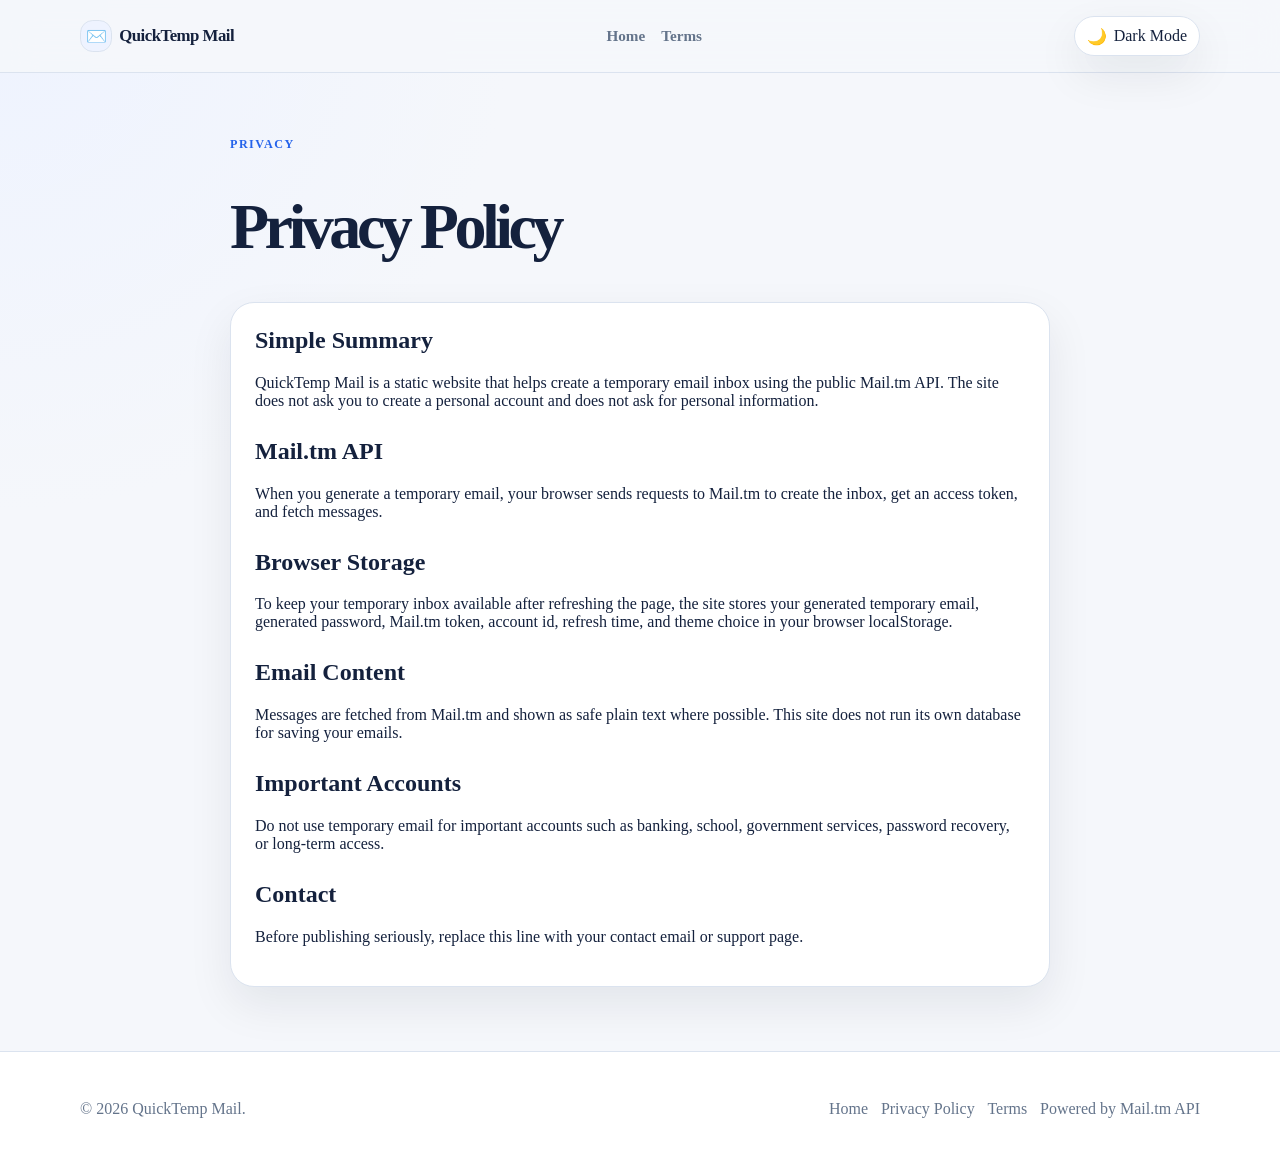
==== privacy.html @ 3195d54d "Simplify privacy policy for launch" ====
<!DOCTYPE html>
<html lang="en" data-theme="light">
<head>
  <meta charset="UTF-8" />
  <meta name="viewport" content="width=device-width, initial-scale=1.0" />
  <title>Privacy Policy - QuickTemp Mail</title>
  <meta name="description" content="Privacy Policy for QuickTemp Mail, a free temporary email website using Mail.tm API for disposable email inboxes." />
  <meta name="robots" content="index, follow" />
  <link rel="canonical" href="https://quicktemp-mail.pages.dev/privacy.html" />
  <link rel="manifest" href="manifest.json" />
  <link rel="icon" href="favicon.svg" type="image/svg+xml" />
  <link rel="stylesheet" href="style.css" />
</head>
<body>
  <header class="site-header">
    <nav class="nav container" aria-label="Main navigation">
      <a class="logo" href="index.html">
        <span class="logo-mark" aria-hidden="true">✉️</span>
        <span>QuickTemp Mail</span>
      </a>
      <div class="nav-links" aria-label="Page links">
        <a href="index.html">Home</a>
        <a href="terms.html">Terms</a>
      </div>
      <button class="theme-toggle" type="button" onclick="toggleTheme()" aria-label="Toggle dark mode">
        <span aria-hidden="true">🌙</span>
        <span class="theme-toggle-text">Dark Mode</span>
      </button>
    </nav>
  </header>

  <main class="section-padding">
    <div class="container legal-page">
      <p class="eyebrow">Privacy</p>
      <h1>Privacy Policy</h1>

      <section class="legal-card">
        <h2>Simple Summary</h2>
        <p>QuickTemp Mail is a static website that helps create a temporary email inbox using the public Mail.tm API. The site does not ask you to create a personal account and does not ask for personal information.</p>

        <h2>Mail.tm API</h2>
        <p>When you generate a temporary email, your browser sends requests to Mail.tm to create the inbox, get an access token, and fetch messages.</p>

        <h2>Browser Storage</h2>
        <p>To keep your temporary inbox available after refreshing the page, the site stores your generated temporary email, generated password, Mail.tm token, account id, refresh time, and theme choice in your browser localStorage.</p>

        <h2>Email Content</h2>
        <p>Messages are fetched from Mail.tm and shown as safe plain text where possible. This site does not run its own database for saving your emails.</p>

        <h2>Important Accounts</h2>
        <p>Do not use temporary email for important accounts such as banking, school, government services, password recovery, or long-term access.</p>

        <h2>Contact</h2>
        <p>Before publishing seriously, replace this line with your contact email or support page.</p>
      </section>
    </div>
  </main>

  <footer class="site-footer">
    <div class="container footer-content">
      <p>&copy; <span id="year"></span> QuickTemp Mail.</p>
      <div class="footer-links" aria-label="Footer links">
        <a href="index.html">Home</a>
        <a href="privacy.html">Privacy Policy</a>
        <a href="terms.html">Terms</a>
        <span>Powered by Mail.tm API</span>
      </div>
    </div>
  </footer>

  <script src="script.js"></script>
</body>
</html>
---- style.css ----
:root {
  color-scheme: light;
  --bg: #f5f7fb;
  --surface: #ffffff;
  --surface-soft: #eef3ff;
  --text: #14213d;
  --muted: #64748b;
  --border: #dbe3ef;
  --primary: #2563eb;
  --primary-hover: #1d4ed8;
  --secondary: #eaf1ff;
  --secondary-hover: #dce9ff;
  --danger: #dc2626;
  --danger-hover: #b91c1c;
  --success-bg: #ecfdf5;
  --success-text: #047857;
  --warning-bg: #fff7ed;
  --warning-text: #9a3412;
  --error-bg: #fef2f2;
  --error-text: #991b1b;
  --error-border: #fecaca;
  --shadow: 0 18px 45px rgba(15, 23, 42, 0.08);
  --radius-lg: 24px;
  --radius-md: 16px;
  --radius-sm: 10px;
  --container: 1120px;
}

[data-theme="dark"] {
  color-scheme: dark;
  --bg: #08111f;
  --surface: #101b2e;
  --surface-soft: #12233d;
  --text: #e5edf8;
  --muted: #9fb1c7;
  --border: #233551;
  --primary: #60a5fa;
  --primary-hover: #3b82f6;
  --secondary: #17243a;
  --secondary-hover: #20324f;
  --danger: #f87171;
  --danger-hover: #ef4444;
  --success-bg: #052e1a;
  --success-text: #86efac;
  --warning-bg: #331c08;
  --warning-text: #fed7aa;
  --error-bg: #3f1111;
  --error-text: #fecaca;
  --error-border: #7f1d1d;
  --shadow: 0 18px 45px rgba(0, 0, 0, 0.25);
}

* {
  box-sizing: border-box;
}

html {
  scroll-behavior: smooth;
}

body {
  margin: 0;
  font-family: Inter, ui-sans-serif, system-ui, -apple-system, BlinkMacSystemFont, "Segoe UI", sans-serif;
  background: radial-gradient(circle at top left, var(--surface-soft), transparent 32rem), var(--bg);
  color: var(--text);
  line-height: 1.6;
}

body,
button,
input {
  font: inherit;
}

a {
  color: inherit;
  text-decoration: none;
}

a:hover {
  text-decoration: underline;
}

.container {
  width: min(100% - 2rem, var(--container));
  margin-inline: auto;
}

.section-padding {
  padding: 3rem 0;
}

.site-header {
  position: sticky;
  top: 0;
  z-index: 10;
  background: color-mix(in srgb, var(--bg) 88%, transparent);
  backdrop-filter: blur(16px);
  border-bottom: 1px solid var(--border);
}

.nav {
  min-height: 72px;
  display: flex;
  align-items: center;
  justify-content: space-between;
  gap: 0.8rem;
}

.logo {
  font-weight: 900;
  font-size: 1.05rem;
  letter-spacing: -0.03em;
  display: inline-flex;
  align-items: center;
  gap: 0.45rem;
  white-space: nowrap;
}

.logo-mark {
  display: inline-grid;
  place-items: center;
  width: 2rem;
  height: 2rem;
  border-radius: 0.8rem;
  background: var(--surface-soft);
  border: 1px solid var(--border);
}

.nav-links {
  display: none;
  align-items: center;
  gap: 1rem;
  color: var(--muted);
  font-size: 0.95rem;
  font-weight: 700;
}

.theme-toggle {
  border: 1px solid var(--border);
  background: var(--surface);
  color: var(--text);
  border-radius: 999px;
  padding: 0.6rem 0.75rem;
  display: inline-flex;
  align-items: center;
  gap: 0.4rem;
  cursor: pointer;
  box-shadow: var(--shadow);
  white-space: nowrap;
}

.theme-toggle:hover {
  background: var(--surface-soft);
}

.theme-toggle-text {
  display: none;
}

.hero-grid {
  display: grid;
  gap: 2rem;
}

.hero h1 {
  margin: 0;
  font-size: clamp(2.45rem, 13vw, 5.5rem);
  line-height: 0.95;
  letter-spacing: -0.08em;
}

.hero-description {
  max-width: 680px;
  color: var(--muted);
  font-size: 1.08rem;
  margin: 1.25rem 0 0;
}

.eyebrow {
  margin: 0 0 0.75rem;
  color: var(--primary);
  font-weight: 900;
  text-transform: uppercase;
  letter-spacing: 0.12em;
  font-size: 0.76rem;
}

.hero-actions,
.button-grid {
  display: flex;
  flex-wrap: wrap;
  gap: 0.75rem;
  margin-top: 1.5rem;
}

.btn {
  border: 0;
  border-radius: 999px;
  padding: 0.88rem 1.1rem;
  font-weight: 900;
  display: inline-flex;
  align-items: center;
  justify-content: center;
  min-height: 48px;
  cursor: pointer;
  transition: transform 0.2s ease, background 0.2s ease, opacity 0.2s ease;
}

.btn:hover:not(:disabled) {
  transform: translateY(-1px);
  text-decoration: none;
}

.btn:disabled,
.btn.is-loading {
  cursor: not-allowed;
  opacity: 0.62;
}

.btn-primary {
  background: var(--primary);
  color: #ffffff;
}

.btn-primary:hover:not(:disabled) {
  background: var(--primary-hover);
}

.btn-secondary {
  background: var(--secondary);
  color: var(--text);
  border: 1px solid var(--border);
}

.btn-secondary:hover:not(:disabled) {
  background: var(--secondary-hover);
}

.btn-danger {
  background: var(--danger);
  color: #ffffff;
}

.btn-danger:hover:not(:disabled) {
  background: var(--danger-hover);
}

.hero-card,
.panel,
.step-card {
  background: var(--surface);
  border: 1px solid var(--border);
  border-radius: var(--radius-lg);
  box-shadow: var(--shadow);
}

.hero-card {
  padding: 1.25rem;
  align-self: start;
}

.status-pill {
  display: inline-flex;
  align-items: center;
  gap: 0.45rem;
  border: 1px solid var(--border);
  border-radius: 999px;
  padding: 0.4rem 0.75rem;
  color: var(--muted);
  background: var(--surface-soft);
  font-size: 0.9rem;
}

.status-dot {
  width: 0.65rem;
  height: 0.65rem;
  border-radius: 50%;
  background: #22c55e;
}

.preview-label {
  color: var(--muted);
  margin: 1.5rem 0 0.25rem;
}

.preview-email {
  margin: 0;
  font-size: clamp(1.25rem, 7vw, 2rem);
  font-weight: 950;
  letter-spacing: -0.05em;
  overflow-wrap: anywhere;
}

.muted-text,
.help-text,
.status-message,
.message-meta,
.message-preview,
.message-date,
.message-note {
  color: var(--muted);
}

.panel {
  padding: 1.1rem;
}

.section-heading h2 {
  margin: 0;
  font-size: clamp(1.55rem, 7vw, 2.5rem);
  letter-spacing: -0.05em;
  line-height: 1;
}

.section-heading p:last-child {
  margin-bottom: 0;
  color: var(--muted);
}

.compact-heading {
  margin-bottom: 1.25rem;
}

.center-heading {
  text-align: center;
  max-width: 720px;
  margin: 0 auto 2rem;
}

.app-layout {
  display: grid;
  gap: 1rem;
}

.email-display {
  margin-top: 1.5rem;
}

.email-display label {
  display: block;
  font-weight: 900;
  margin-bottom: 0.5rem;
}

.email-row {
  position: relative;
}

.email-row input {
  width: 100%;
  border: 1px solid var(--border);
  background: linear-gradient(180deg, var(--surface-soft), var(--surface));
  color: var(--text);
  border-radius: 18px;
  padding: 1rem;
  font-weight: 950;
  font-size: clamp(1rem, 4vw, 1.2rem);
  overflow-wrap: anywhere;
  box-shadow: inset 0 1px 0 rgba(255, 255, 255, 0.35);
}

.help-text {
  margin: 0.65rem 0 0;
  font-size: 0.95rem;
}

.notice-text {
  display: inline-flex;
  margin: 0.75rem 0 0;
  padding: 0.65rem 0.8rem;
  border-radius: var(--radius-sm);
  background: var(--warning-bg);
  color: var(--warning-text);
  font-size: 0.95rem;
  font-weight: 800;
}

.error-banner {
  border: 1px solid var(--error-border);
  background: var(--error-bg);
  color: var(--error-text);
  border-radius: var(--radius-md);
  padding: 0.85rem 1rem;
  font-weight: 800;
  margin-top: 1rem;
}

.button-grid {
  display: grid;
  grid-template-columns: 1fr;
}

.status-message {
  margin: 1rem 0 0;
  min-height: 1.5rem;
}

.status-message.success {
  color: var(--success-text);
}

.status-message.warning {
  color: var(--warning-text);
}

.status-message.error {
  color: var(--error-text);
}

.inbox-list {
  padding: 0;
  margin: 0;
  list-style: none;
  display: grid;
  gap: 0.75rem;
}

.empty-state,
.inbox-message {
  border: 1px dashed var(--border);
  border-radius: var(--radius-md);
  padding: 1.1rem;
  background: var(--surface-soft);
}

.empty-state {
  display: grid;
  place-items: center;
  text-align: center;
  min-height: 190px;
}

.empty-state span {
  display: block;
  color: var(--muted);
  margin-top: 0.25rem;
}

.empty-icon {
  font-size: 2.3rem;
  margin-bottom: 0.45rem;
}

.inbox-message {
  border-style: solid;
  padding: 0;
  overflow: hidden;
}

.message-button {
  width: 100%;
  border: 0;
  background: transparent;
  color: var(--text);
  text-align: left;
  padding: 1rem;
  cursor: pointer;
  display: grid;
  gap: 0.35rem;
}

.message-button:hover,
.message-button:focus-visible {
  background: var(--secondary);
  outline: none;
}

.message-subject {
  font-weight: 950;
  overflow-wrap: anywhere;
}

.message-meta-row {
  display: flex;
  flex-wrap: wrap;
  gap: 0.4rem 0.8rem;
  align-items: center;
  justify-content: space-between;
}

.message-preview {
  margin: 0;
  font-size: 0.95rem;
}

.message-card {
  min-height: 150px;
  border: 1px solid var(--border);
  border-radius: var(--radius-md);
  padding: 1rem;
  background: var(--surface-soft);
  overflow-wrap: anywhere;
}

.message-card h3 {
  margin: 0 0 0.75rem;
  font-size: 1.35rem;
  line-height: 1.2;
}

.message-info {
  display: grid;
  gap: 0.35rem;
  margin: 0 0 1rem;
}

.message-body {
  white-space: pre-wrap;
  border-top: 1px solid var(--border);
  margin-top: 1rem;
  padding-top: 1rem;
}

.message-note {
  margin: 1rem 0 0;
  font-size: 0.95rem;
}

.how-section {
  padding-top: 2rem;
}

.steps-grid {
  display: grid;
  gap: 1rem;
}

.step-card {
  padding: 1.25rem;
}

.step-number {
  display: inline-grid;
  place-items: center;
  width: 2.3rem;
  height: 2.3rem;
  border-radius: 50%;
  background: var(--primary);
  color: #fff;
  font-weight: 950;
}

.step-card h3 {
  margin: 1rem 0 0.35rem;
  font-size: 1.2rem;
}

.step-card p {
  margin: 0;
  color: var(--muted);
}

.faq-section {
  padding-top: 2rem;
}

.faq-grid {
  display: grid;
  gap: 0.9rem;
}

.faq-item {
  background: var(--surface);
  border: 1px solid var(--border);
  border-radius: var(--radius-md);
  padding: 1rem;
  box-shadow: var(--shadow);
}

.faq-item summary {
  cursor: pointer;
  font-weight: 950;
}

.faq-item p {
  color: var(--muted);
  margin-bottom: 0;
}

.site-footer {
  border-top: 1px solid var(--border);
  padding: 2rem 0;
  background: var(--surface);
}

.footer-content {
  display: grid;
  gap: 1rem;
  color: var(--muted);
}

.footer-links {
  display: flex;
  flex-wrap: wrap;
  gap: 0.8rem;
}

.legal-page {
  max-width: 820px;
}

.legal-page h1 {
  font-size: clamp(2rem, 10vw, 4rem);
  letter-spacing: -0.07em;
  line-height: 1;
}

.legal-card {
  background: var(--surface);
  border: 1px solid var(--border);
  border-radius: var(--radius-lg);
  padding: 1.25rem;
  box-shadow: var(--shadow);
}

.legal-card h2 {
  margin-top: 1.75rem;
}

.legal-card h2:first-child {
  margin-top: 0;
}

@media (min-width: 560px) {
  .theme-toggle-text {
    display: inline;
  }

  .button-grid {
    grid-template-columns: repeat(2, minmax(0, 1fr));
  }

  .panel,
  .hero-card,
  .legal-card,
  .step-card {
    padding: 1.5rem;
  }
}

@media (min-width: 760px) {
  .nav-links {
    display: flex;
  }

  .steps-grid {
    grid-template-columns: repeat(3, minmax(0, 1fr));
  }
}

@media (min-width: 900px) {
  .section-padding {
    padding: 4rem 0;
  }

  .hero-grid {
    grid-template-columns: 1.4fr 0.8fr;
    align-items: center;
  }

  .app-layout {
    grid-template-columns: 1.35fr 0.85fr;
    align-items: start;
  }

  .footer-content {
    grid-template-columns: 1fr auto;
    align-items: center;
  }
}

@media (prefers-reduced-motion: reduce) {
  *,
  *::before,
  *::after {
    scroll-behavior: auto !important;
    transition: none !important;
  }
}
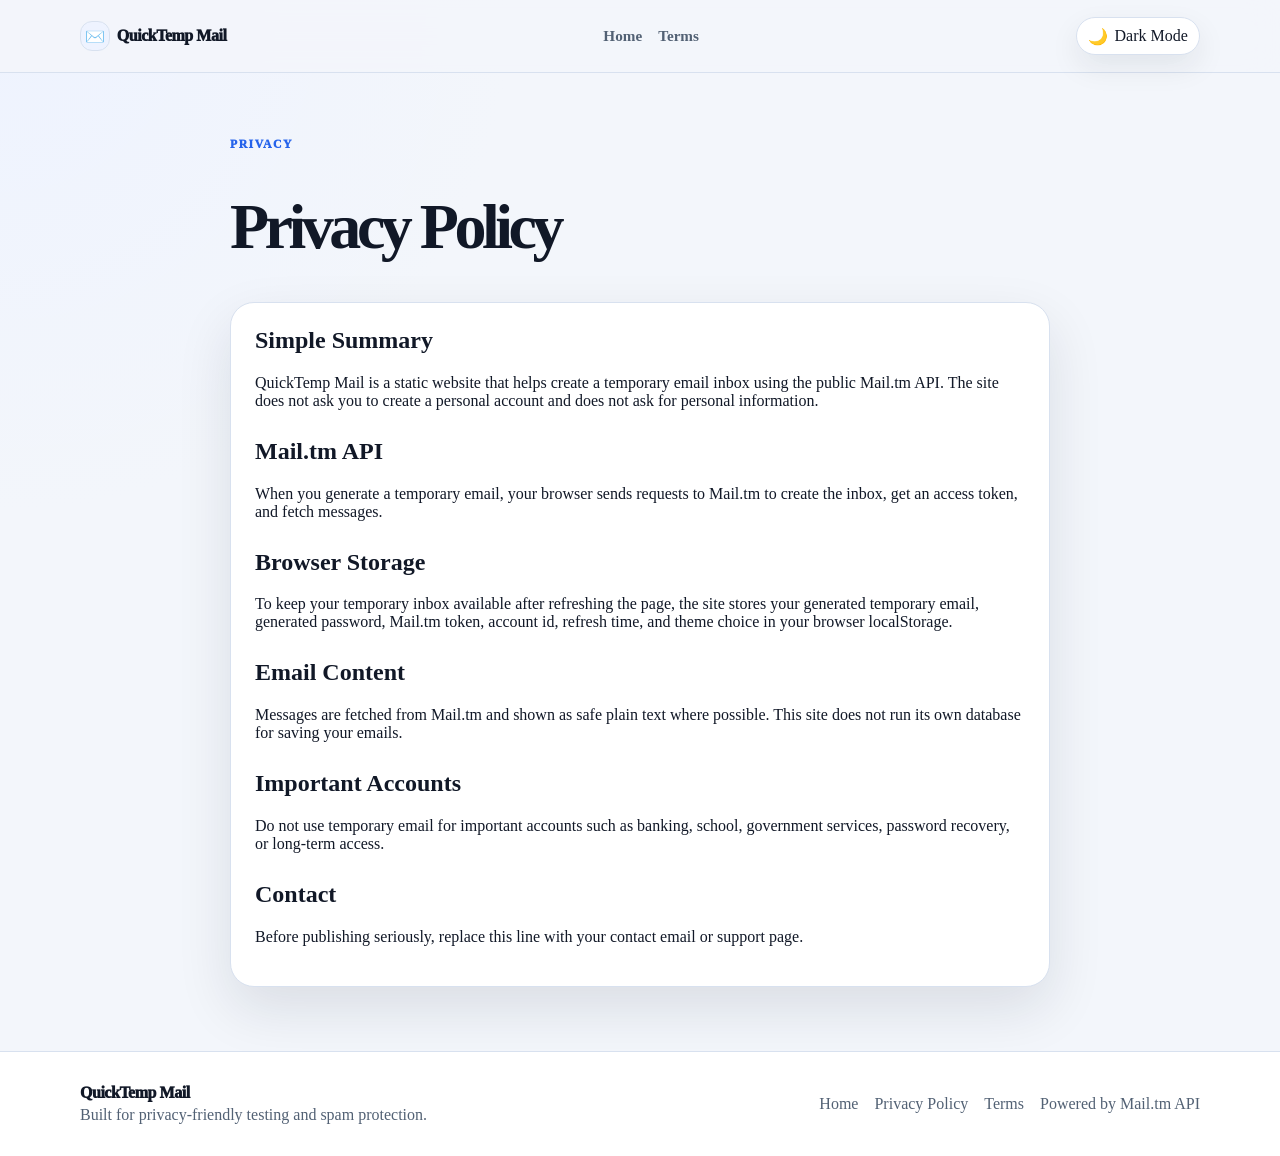
==== commit 11d8db3c: "Polish privacy footer and internal links" ====
--- a/privacy.html
+++ b/privacy.html
@@ -58,7 +58,10 @@
 
   <footer class="site-footer">
     <div class="container footer-content">
-      <p>&copy; <span id="year"></span> QuickTemp Mail.</p>
+      <div>
+        <a class="footer-logo" href="index.html">QuickTemp Mail</a>
+        <p>Built for privacy-friendly testing and spam protection.</p>
+      </div>
       <div class="footer-links" aria-label="Footer links">
         <a href="index.html">Home</a>
         <a href="privacy.html">Privacy Policy</a>
@@ -68,6 +71,7 @@
     </div>
   </footer>
 
+  <div id="toastContainer" class="toast-container" aria-live="polite" aria-atomic="true"></div>
   <script src="script.js"></script>
 </body>
 </html>
--- a/style.css
+++ b/style.css
@@ -1,11 +1,11 @@
 :root {
   color-scheme: light;
-  --bg: #f5f7fb;
+  --bg: #f3f6fb;
   --surface: #ffffff;
   --surface-soft: #eef3ff;
-  --text: #14213d;
-  --muted: #64748b;
-  --border: #dbe3ef;
+  --text: #111827;
+  --muted: #526174;
+  --border: #d8e1ef;
   --primary: #2563eb;
   --primary-hover: #1d4ed8;
   --secondary: #eaf1ff;
@@ -19,7 +19,10 @@
   --error-bg: #fef2f2;
   --error-text: #991b1b;
   --error-border: #fecaca;
-  --shadow: 0 18px 45px rgba(15, 23, 42, 0.08);
+  --new-bg: #eff6ff;
+  --new-border: #93c5fd;
+  --shadow: 0 22px 55px rgba(15, 23, 42, 0.11);
+  --shadow-soft: 0 12px 30px rgba(15, 23, 42, 0.08);
   --radius-lg: 24px;
   --radius-md: 16px;
   --radius-sm: 10px;
@@ -32,7 +35,7 @@
   --surface: #101b2e;
   --surface-soft: #12233d;
   --text: #e5edf8;
-  --muted: #9fb1c7;
+  --muted: #a8b7ca;
   --border: #233551;
   --primary: #60a5fa;
   --primary-hover: #3b82f6;
@@ -47,7 +50,10 @@
   --error-bg: #3f1111;
   --error-text: #fecaca;
   --error-border: #7f1d1d;
-  --shadow: 0 18px 45px rgba(0, 0, 0, 0.25);
+  --new-bg: #10284c;
+  --new-border: #3b82f6;
+  --shadow: 0 22px 55px rgba(0, 0, 0, 0.32);
+  --shadow-soft: 0 12px 30px rgba(0, 0, 0, 0.22);
 }
 
 * {
@@ -82,35 +88,39 @@
 }
 
 .container {
-  width: min(100% - 2rem, var(--container));
+  width: min(100% - 1.25rem, var(--container));
   margin-inline: auto;
 }
 
 .section-padding {
-  padding: 3rem 0;
+  padding: 2.35rem 0;
 }
 
 .site-header {
   position: sticky;
   top: 0;
-  z-index: 10;
-  background: color-mix(in srgb, var(--bg) 88%, transparent);
+  z-index: 20;
+  background: color-mix(in srgb, var(--bg) 91%, transparent);
   backdrop-filter: blur(16px);
   border-bottom: 1px solid var(--border);
 }
 
 .nav {
-  min-height: 72px;
+  min-height: 60px;
   display: flex;
   align-items: center;
   justify-content: space-between;
-  gap: 0.8rem;
+  gap: 0.65rem;
+}
+
+.logo,
+.footer-logo {
+  font-weight: 950;
+  letter-spacing: -0.03em;
 }
 
 .logo {
-  font-weight: 900;
-  font-size: 1.05rem;
-  letter-spacing: -0.03em;
+  font-size: 1rem;
   display: inline-flex;
   align-items: center;
   gap: 0.45rem;
@@ -120,9 +130,9 @@
 .logo-mark {
   display: inline-grid;
   place-items: center;
-  width: 2rem;
-  height: 2rem;
-  border-radius: 0.8rem;
+  width: 1.85rem;
+  height: 1.85rem;
+  border-radius: 0.75rem;
   background: var(--surface-soft);
   border: 1px solid var(--border);
 }
@@ -133,7 +143,7 @@
   gap: 1rem;
   color: var(--muted);
   font-size: 0.95rem;
-  font-weight: 700;
+  font-weight: 750;
 }
 
 .theme-toggle {
@@ -141,12 +151,12 @@
   background: var(--surface);
   color: var(--text);
   border-radius: 999px;
-  padding: 0.6rem 0.75rem;
+  padding: 0.55rem 0.7rem;
   display: inline-flex;
   align-items: center;
   gap: 0.4rem;
   cursor: pointer;
-  box-shadow: var(--shadow);
+  box-shadow: var(--shadow-soft);
   white-space: nowrap;
 }
 
@@ -154,18 +164,24 @@
   background: var(--surface-soft);
 }
 
+.theme-toggle:active,
+.btn:active:not(:disabled),
+.message-button:active {
+  transform: scale(0.98);
+}
+
 .theme-toggle-text {
   display: none;
 }
 
 .hero-grid {
   display: grid;
-  gap: 2rem;
+  gap: 1.25rem;
 }
 
 .hero h1 {
   margin: 0;
-  font-size: clamp(2.45rem, 13vw, 5.5rem);
+  font-size: clamp(2.35rem, 13vw, 5.5rem);
   line-height: 0.95;
   letter-spacing: -0.08em;
 }
@@ -173,43 +189,46 @@
 .hero-description {
   max-width: 680px;
   color: var(--muted);
-  font-size: 1.08rem;
-  margin: 1.25rem 0 0;
+  font-size: 1.04rem;
+  margin: 1rem 0 0;
 }
 
 .eyebrow {
-  margin: 0 0 0.75rem;
+  margin: 0 0 0.65rem;
   color: var(--primary);
-  font-weight: 900;
+  font-weight: 950;
   text-transform: uppercase;
   letter-spacing: 0.12em;
-  font-size: 0.76rem;
+  font-size: 0.74rem;
 }
 
 .hero-actions,
 .button-grid {
   display: flex;
   flex-wrap: wrap;
-  gap: 0.75rem;
-  margin-top: 1.5rem;
+  gap: 0.7rem;
+  margin-top: 1.25rem;
 }
 
 .btn {
   border: 0;
   border-radius: 999px;
   padding: 0.88rem 1.1rem;
-  font-weight: 900;
+  font-weight: 950;
   display: inline-flex;
   align-items: center;
   justify-content: center;
+  gap: 0.5rem;
   min-height: 48px;
   cursor: pointer;
-  transition: transform 0.2s ease, background 0.2s ease, opacity 0.2s ease;
+  transition: transform 0.16s ease, background 0.16s ease, opacity 0.16s ease, box-shadow 0.16s ease;
+  user-select: none;
 }
 
 .btn:hover:not(:disabled) {
   transform: translateY(-1px);
   text-decoration: none;
+  box-shadow: var(--shadow-soft);
 }
 
 .btn:disabled,
@@ -218,6 +237,18 @@
   opacity: 0.62;
 }
 
+.btn.is-loading::before,
+.inline-spinner {
+  content: "";
+  width: 1rem;
+  height: 1rem;
+  border: 2px solid currentColor;
+  border-right-color: transparent;
+  border-radius: 50%;
+  animation: spin 0.75s linear infinite;
+  flex: 0 0 auto;
+}
+
 .btn-primary {
   background: var(--primary);
   color: #ffffff;
@@ -246,9 +277,15 @@
   background: var(--danger-hover);
 }
 
+.btn-generate {
+  min-height: 56px;
+  font-size: 1.04rem;
+}
+
 .hero-card,
 .panel,
-.step-card {
+.step-card,
+.content-card {
   background: var(--surface);
   border: 1px solid var(--border);
   border-radius: var(--radius-lg);
@@ -256,7 +293,7 @@
 }
 
 .hero-card {
-  padding: 1.25rem;
+  padding: 1.15rem;
   align-self: start;
 }
 
@@ -281,7 +318,7 @@
 
 .preview-label {
   color: var(--muted);
-  margin: 1.5rem 0 0.25rem;
+  margin: 1.3rem 0 0.25rem;
 }
 
 .preview-email {
@@ -298,19 +335,21 @@
 .message-meta,
 .message-preview,
 .message-date,
-.message-note {
+.message-note,
+.auto-refresh-note {
   color: var(--muted);
 }
 
 .panel {
-  padding: 1.1rem;
-}
-
-.section-heading h2 {
+  padding: 1rem;
+}
+
+.section-heading h2,
+.content-card h2 {
   margin: 0;
-  font-size: clamp(1.55rem, 7vw, 2.5rem);
+  font-size: clamp(1.45rem, 7vw, 2.4rem);
   letter-spacing: -0.05em;
-  line-height: 1;
+  line-height: 1.05;
 }
 
 .section-heading p:last-child {
@@ -319,27 +358,27 @@
 }
 
 .compact-heading {
-  margin-bottom: 1.25rem;
+  margin-bottom: 1rem;
 }
 
 .center-heading {
   text-align: center;
   max-width: 720px;
-  margin: 0 auto 2rem;
+  margin: 0 auto 1.5rem;
 }
 
 .app-layout {
   display: grid;
-  gap: 1rem;
+  gap: 0.9rem;
 }
 
 .email-display {
-  margin-top: 1.5rem;
+  margin-top: 1.25rem;
 }
 
 .email-display label {
   display: block;
-  font-weight: 900;
+  font-weight: 950;
   margin-bottom: 0.5rem;
 }
 
@@ -357,12 +396,18 @@
   font-weight: 950;
   font-size: clamp(1rem, 4vw, 1.2rem);
   overflow-wrap: anywhere;
-  box-shadow: inset 0 1px 0 rgba(255, 255, 255, 0.35);
+  box-shadow: inset 0 1px 0 rgba(255, 255, 255, 0.4), var(--shadow-soft);
+  cursor: copy;
+}
+
+.email-row input:focus {
+  outline: 3px solid color-mix(in srgb, var(--primary) 25%, transparent);
+  border-color: var(--primary);
 }
 
 .help-text {
   margin: 0.65rem 0 0;
-  font-size: 0.95rem;
+  font-size: 0.94rem;
 }
 
 .notice-text {
@@ -372,8 +417,8 @@
   border-radius: var(--radius-sm);
   background: var(--warning-bg);
   color: var(--warning-text);
-  font-size: 0.95rem;
-  font-weight: 800;
+  font-size: 0.94rem;
+  font-weight: 850;
 }
 
 .error-banner {
@@ -382,7 +427,7 @@
   color: var(--error-text);
   border-radius: var(--radius-md);
   padding: 0.85rem 1rem;
-  font-weight: 800;
+  font-weight: 850;
   margin-top: 1rem;
 }
 
@@ -391,9 +436,16 @@
   grid-template-columns: 1fr;
 }
 
+.status-row {
+  display: flex;
+  align-items: center;
+  gap: 0.55rem;
+  margin-top: 0.9rem;
+  min-height: 1.65rem;
+}
+
 .status-message {
-  margin: 1rem 0 0;
-  min-height: 1.5rem;
+  margin: 0;
 }
 
 .status-message.success {
@@ -406,6 +458,22 @@
 
 .status-message.error {
   color: var(--error-text);
+}
+
+.inbox-heading {
+  display: flex;
+  align-items: flex-start;
+  justify-content: space-between;
+  gap: 1rem;
+}
+
+.auto-refresh-note {
+  background: var(--surface-soft);
+  border: 1px solid var(--border);
+  border-radius: 999px;
+  padding: 0.35rem 0.6rem;
+  font-size: 0.78rem;
+  white-space: nowrap;
 }
 
 .inbox-list {
@@ -420,7 +488,7 @@
 .inbox-message {
   border: 1px dashed var(--border);
   border-radius: var(--radius-md);
-  padding: 1.1rem;
+  padding: 1.05rem;
   background: var(--surface-soft);
 }
 
@@ -428,7 +496,7 @@
   display: grid;
   place-items: center;
   text-align: center;
-  min-height: 190px;
+  min-height: 180px;
 }
 
 .empty-state span {
@@ -438,7 +506,7 @@
 }
 
 .empty-icon {
-  font-size: 2.3rem;
+  font-size: 2.25rem;
   margin-bottom: 0.45rem;
 }
 
@@ -446,6 +514,13 @@
   border-style: solid;
   padding: 0;
   overflow: hidden;
+  transition: border-color 0.2s ease, background 0.2s ease, transform 0.2s ease;
+}
+
+.inbox-message.message-new {
+  background: var(--new-bg);
+  border-color: var(--new-border);
+  animation: newMessagePulse 1.2s ease 1;
 }
 
 .message-button {
@@ -457,7 +532,8 @@
   padding: 1rem;
   cursor: pointer;
   display: grid;
-  gap: 0.35rem;
+  gap: 0.38rem;
+  transition: background 0.16s ease;
 }
 
 .message-button:hover,
@@ -466,15 +542,32 @@
   outline: none;
 }
 
+.message-topline {
+  display: flex;
+  align-items: center;
+  justify-content: space-between;
+  gap: 0.75rem;
+}
+
 .message-subject {
   font-weight: 950;
   overflow-wrap: anywhere;
+}
+
+.new-badge {
+  background: var(--primary);
+  color: #ffffff;
+  border-radius: 999px;
+  padding: 0.2rem 0.55rem;
+  font-size: 0.72rem;
+  font-weight: 950;
+  white-space: nowrap;
 }
 
 .message-meta-row {
   display: flex;
   flex-wrap: wrap;
-  gap: 0.4rem 0.8rem;
+  gap: 0.35rem 0.8rem;
   align-items: center;
   justify-content: space-between;
 }
@@ -494,15 +587,19 @@
 }
 
 .message-card h3 {
-  margin: 0 0 0.75rem;
-  font-size: 1.35rem;
+  margin: 0 0 0.8rem;
+  font-size: 1.32rem;
   line-height: 1.2;
 }
 
 .message-info {
   display: grid;
-  gap: 0.35rem;
+  gap: 0.45rem;
   margin: 0 0 1rem;
+}
+
+.message-info span strong {
+  color: var(--text);
 }
 
 .message-body {
@@ -517,24 +614,27 @@
   font-size: 0.95rem;
 }
 
-.how-section {
-  padding-top: 2rem;
-}
-
-.steps-grid {
-  display: grid;
-  gap: 1rem;
-}
-
-.step-card {
-  padding: 1.25rem;
+.how-section,
+.faq-section {
+  padding-top: 1.6rem;
+}
+
+.steps-grid,
+.content-grid {
+  display: grid;
+  gap: 0.9rem;
+}
+
+.step-card,
+.content-card {
+  padding: 1.1rem;
 }
 
 .step-number {
   display: inline-grid;
   place-items: center;
-  width: 2.3rem;
-  height: 2.3rem;
+  width: 2.25rem;
+  height: 2.25rem;
   border-radius: 50%;
   background: var(--primary);
   color: #fff;
@@ -546,13 +646,15 @@
   font-size: 1.2rem;
 }
 
-.step-card p {
+.step-card p,
+.content-card p {
   margin: 0;
   color: var(--muted);
 }
 
-.faq-section {
-  padding-top: 2rem;
+.content-card h2 {
+  font-size: clamp(1.35rem, 6vw, 1.85rem);
+  margin-bottom: 0.75rem;
 }
 
 .faq-grid {
@@ -565,7 +667,7 @@
   border: 1px solid var(--border);
   border-radius: var(--radius-md);
   padding: 1rem;
-  box-shadow: var(--shadow);
+  box-shadow: var(--shadow-soft);
 }
 
 .faq-item summary {
@@ -590,10 +692,21 @@
   color: var(--muted);
 }
 
+.footer-logo {
+  display: inline-block;
+  color: var(--text);
+  margin-bottom: 0.25rem;
+}
+
+.footer-content p {
+  margin: 0;
+}
+
 .footer-links {
   display: flex;
   flex-wrap: wrap;
-  gap: 0.8rem;
+  gap: 0.75rem 1rem;
+  align-items: center;
 }
 
 .legal-page {
@@ -622,7 +735,62 @@
   margin-top: 0;
 }
 
+.toast-container {
+  position: fixed;
+  left: 50%;
+  bottom: 1rem;
+  z-index: 50;
+  display: grid;
+  gap: 0.6rem;
+  width: min(calc(100% - 1.5rem), 420px);
+  transform: translateX(-50%);
+  pointer-events: none;
+}
+
+.toast {
+  border: 1px solid var(--border);
+  background: var(--surface);
+  color: var(--text);
+  border-radius: var(--radius-md);
+  box-shadow: var(--shadow);
+  padding: 0.85rem 1rem;
+  font-weight: 850;
+  pointer-events: auto;
+}
+
+.toast.success {
+  border-color: color-mix(in srgb, var(--success-text) 35%, var(--border));
+}
+
+.toast.error {
+  border-color: var(--error-border);
+  color: var(--error-text);
+}
+
+.toast.warning {
+  border-color: color-mix(in srgb, var(--warning-text) 35%, var(--border));
+}
+
+@keyframes spin {
+  to {
+    transform: rotate(360deg);
+  }
+}
+
+@keyframes newMessagePulse {
+  0% {
+    transform: translateY(-2px);
+  }
+  100% {
+    transform: translateY(0);
+  }
+}
+
 @media (min-width: 560px) {
+  .container {
+    width: min(100% - 2rem, var(--container));
+  }
+
   .theme-toggle-text {
     display: inline;
   }
@@ -634,18 +802,27 @@
   .panel,
   .hero-card,
   .legal-card,
-  .step-card {
+  .step-card,
+  .content-card {
     padding: 1.5rem;
   }
 }
 
 @media (min-width: 760px) {
+  .nav {
+    min-height: 72px;
+  }
+
   .nav-links {
     display: flex;
   }
 
   .steps-grid {
     grid-template-columns: repeat(3, minmax(0, 1fr));
+  }
+
+  .content-grid {
+    grid-template-columns: repeat(2, minmax(0, 1fr));
   }
 }
 
@@ -667,6 +844,17 @@
   .footer-content {
     grid-template-columns: 1fr auto;
     align-items: center;
+  }
+}
+
+@media (min-width: 1050px) {
+  .content-grid {
+    grid-template-columns: repeat(3, minmax(0, 1fr));
+  }
+
+  .content-card:first-child,
+  .content-card:nth-child(2) {
+    grid-column: span 1;
   }
 }
 
@@ -676,5 +864,6 @@
   *::after {
     scroll-behavior: auto !important;
     transition: none !important;
-  }
-}
+    animation: none !important;
+  }
+}
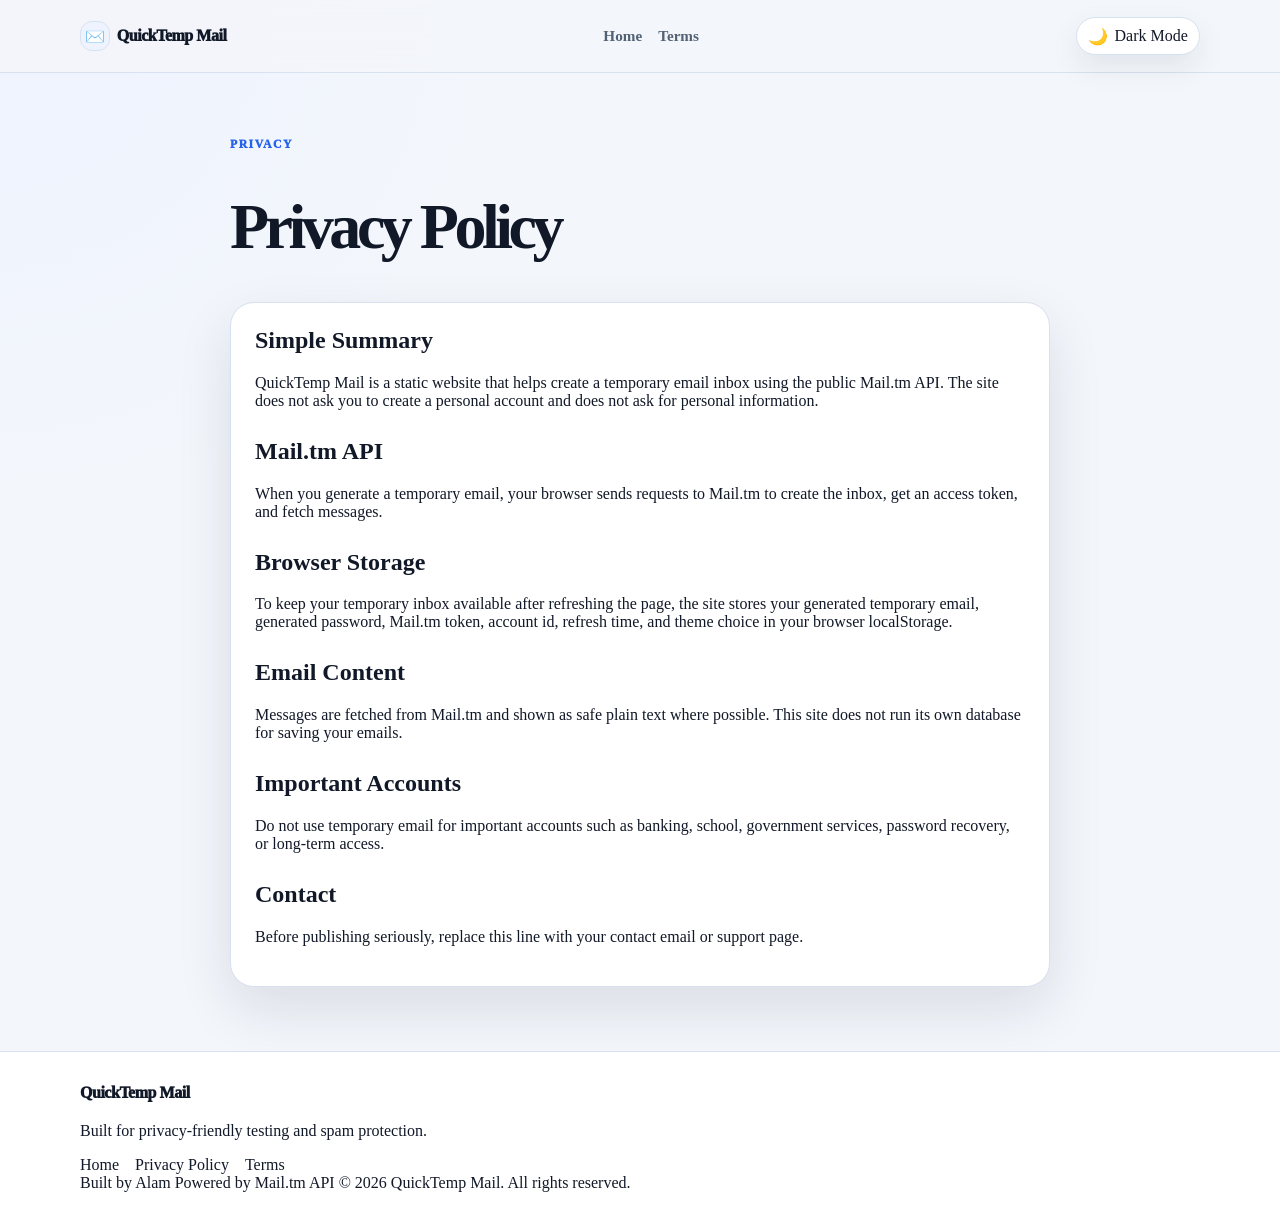
==== commit 8c302475: "Update privacy footer branding" ====
--- a/privacy.html
+++ b/privacy.html
@@ -57,16 +57,22 @@
   </main>
 
   <footer class="site-footer">
-    <div class="container footer-content">
-      <div>
+    <div class="container footer-shell">
+      <div class="footer-brand-block">
         <a class="footer-logo" href="index.html">QuickTemp Mail</a>
         <p>Built for privacy-friendly testing and spam protection.</p>
       </div>
-      <div class="footer-links" aria-label="Footer links">
+
+      <nav class="footer-links" aria-label="Footer links">
         <a href="index.html">Home</a>
         <a href="privacy.html">Privacy Policy</a>
         <a href="terms.html">Terms</a>
+      </nav>
+
+      <div class="footer-meta" aria-label="Project credits">
+        <span>Built by Alam</span>
         <span>Powered by Mail.tm API</span>
+        <span>© 2026 QuickTemp Mail. All rights reserved.</span>
       </div>
     </div>
   </footer>
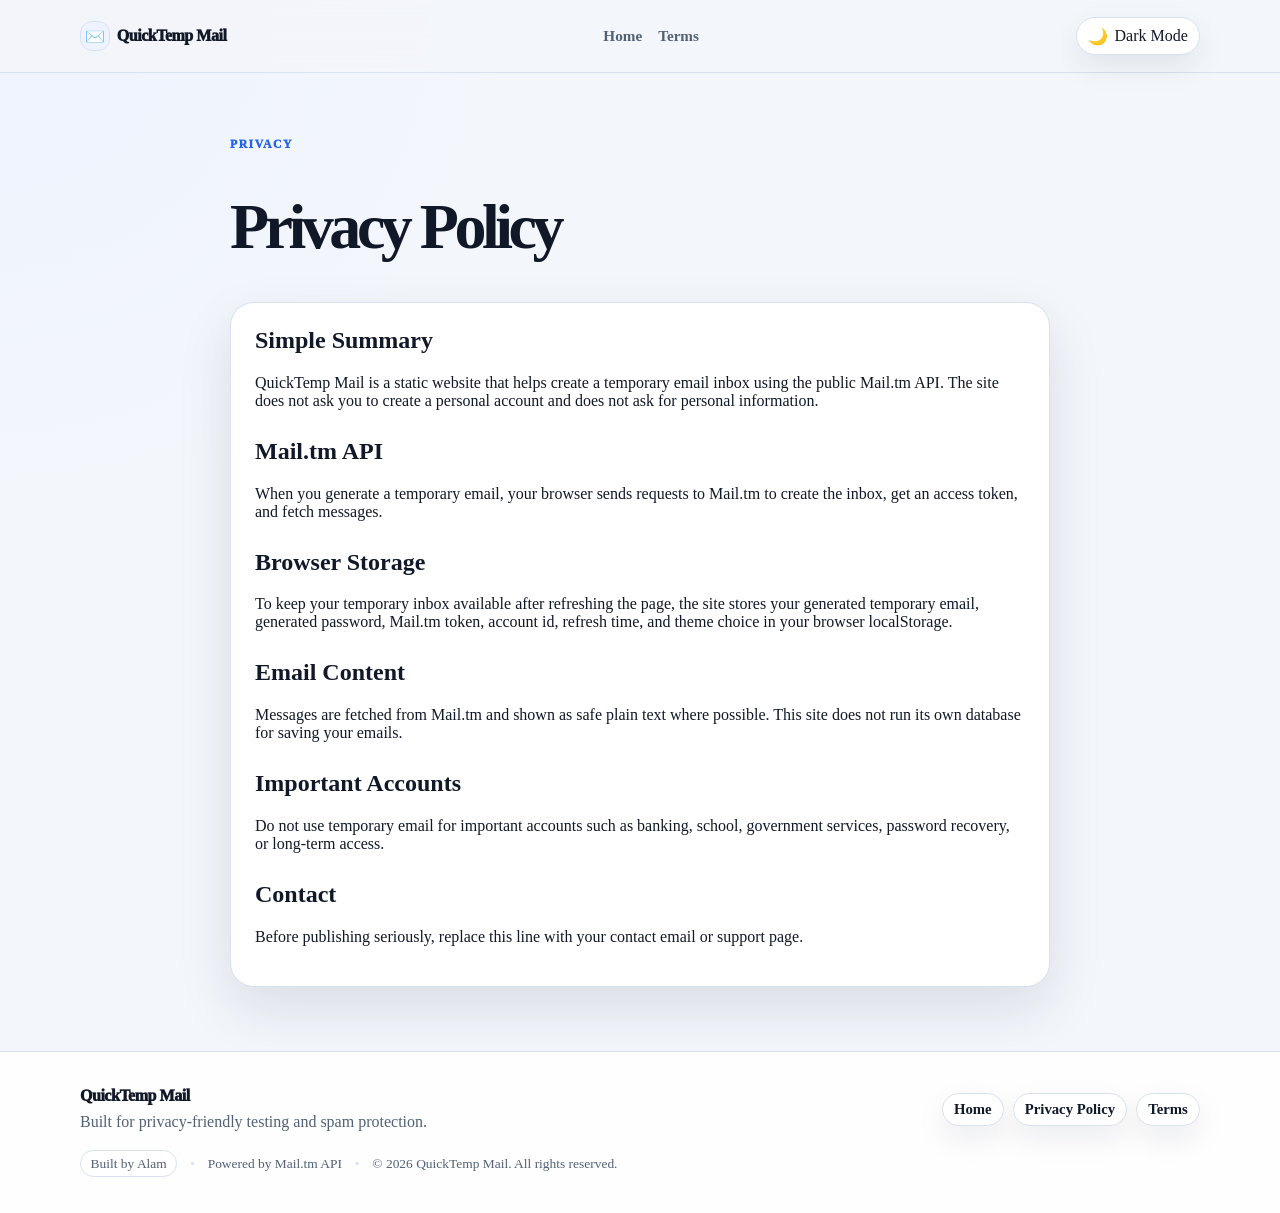
==== commit c6050bae: "Load footer styles on privacy page" ====
--- a/privacy.html
+++ b/privacy.html
@@ -10,6 +10,7 @@
   <link rel="manifest" href="manifest.json" />
   <link rel="icon" href="favicon.svg" type="image/svg+xml" />
   <link rel="stylesheet" href="style.css" />
+  <link rel="stylesheet" href="footer.css" />
 </head>
 <body>
   <header class="site-header">
--- a/style.css
+++ b/style.css
@@ -682,31 +682,73 @@
 
 .site-footer {
   border-top: 1px solid var(--border);
-  padding: 2rem 0;
-  background: var(--surface);
-}
-
+  padding: 2.25rem 0;
+  background: linear-gradient(180deg, var(--surface), color-mix(in srgb, var(--surface-soft) 45%, var(--surface)));
+}
+
+.footer-shell,
 .footer-content {
   display: grid;
-  gap: 1rem;
-  color: var(--muted);
+  gap: 1.25rem;
+  color: var(--muted);
+}
+
+.footer-brand-block,
+.footer-brand {
+  display: grid;
+  gap: 0.35rem;
 }
 
 .footer-logo {
   display: inline-block;
+  width: fit-content;
   color: var(--text);
-  margin-bottom: 0.25rem;
-}
-
+  margin-bottom: 0.15rem;
+  font-size: 1.05rem;
+}
+
+.footer-brand-block p,
+.footer-brand p,
 .footer-content p {
   margin: 0;
+}
+
+.footer-credit {
+  font-size: 0.9rem;
+  color: var(--muted);
+  font-weight: 750;
 }
 
 .footer-links {
   display: flex;
   flex-wrap: wrap;
-  gap: 0.75rem 1rem;
-  align-items: center;
+  gap: 0.7rem 1rem;
+  align-items: center;
+  font-weight: 800;
+}
+
+.footer-links a {
+  color: var(--text);
+}
+
+.footer-links a:hover {
+  color: var(--primary);
+}
+
+.footer-meta {
+  display: flex;
+  flex-wrap: wrap;
+  gap: 0.45rem 0.8rem;
+  align-items: center;
+  color: var(--muted);
+  font-size: 0.84rem;
+}
+
+.footer-meta span:first-child {
+  border: 1px solid var(--border);
+  border-radius: 999px;
+  padding: 0.3rem 0.6rem;
+  background: var(--surface);
 }
 
 .legal-page {
@@ -841,9 +883,14 @@
     align-items: start;
   }
 
+  .footer-shell,
   .footer-content {
     grid-template-columns: 1fr auto;
-    align-items: center;
+    align-items: start;
+  }
+
+  .footer-meta {
+    grid-column: 1 / -1;
   }
 }
 
--- a/footer.css
+++ b/footer.css
@@ -0,0 +1,83 @@
+.site-footer {
+  border-top: 1px solid var(--border);
+  padding: 2.2rem 0;
+  background: color-mix(in srgb, var(--surface) 92%, var(--bg));
+}
+
+.footer-shell {
+  display: grid;
+  gap: 1.15rem;
+}
+
+.footer-brand-block {
+  display: grid;
+  gap: 0.35rem;
+}
+
+.footer-logo {
+  display: inline-block;
+  width: fit-content;
+  color: var(--text);
+  font-size: 1rem;
+  font-weight: 950;
+  letter-spacing: -0.03em;
+}
+
+.footer-brand-block p {
+  margin: 0;
+  color: var(--muted);
+  max-width: 520px;
+}
+
+.footer-links {
+  display: flex;
+  flex-wrap: wrap;
+  gap: 0.55rem;
+  align-items: center;
+}
+
+.footer-links a {
+  border: 1px solid var(--border);
+  background: var(--surface);
+  border-radius: 999px;
+  padding: 0.45rem 0.7rem;
+  color: var(--text);
+  font-size: 0.92rem;
+  font-weight: 750;
+  box-shadow: var(--shadow-soft);
+}
+
+.footer-links a:hover {
+  background: var(--surface-soft);
+  text-decoration: none;
+}
+
+.footer-meta {
+  display: flex;
+  flex-wrap: wrap;
+  gap: 0.45rem 0.8rem;
+  color: var(--muted);
+  font-size: 0.84rem;
+}
+
+.footer-meta span {
+  display: inline-flex;
+  align-items: center;
+}
+
+.footer-meta span + span::before {
+  content: "•";
+  margin-right: 0.8rem;
+  color: var(--border);
+}
+
+@media (min-width: 900px) {
+  .footer-shell {
+    grid-template-columns: 1.2fr auto;
+    align-items: center;
+  }
+
+  .footer-meta {
+    grid-column: 1 / -1;
+  }
+}
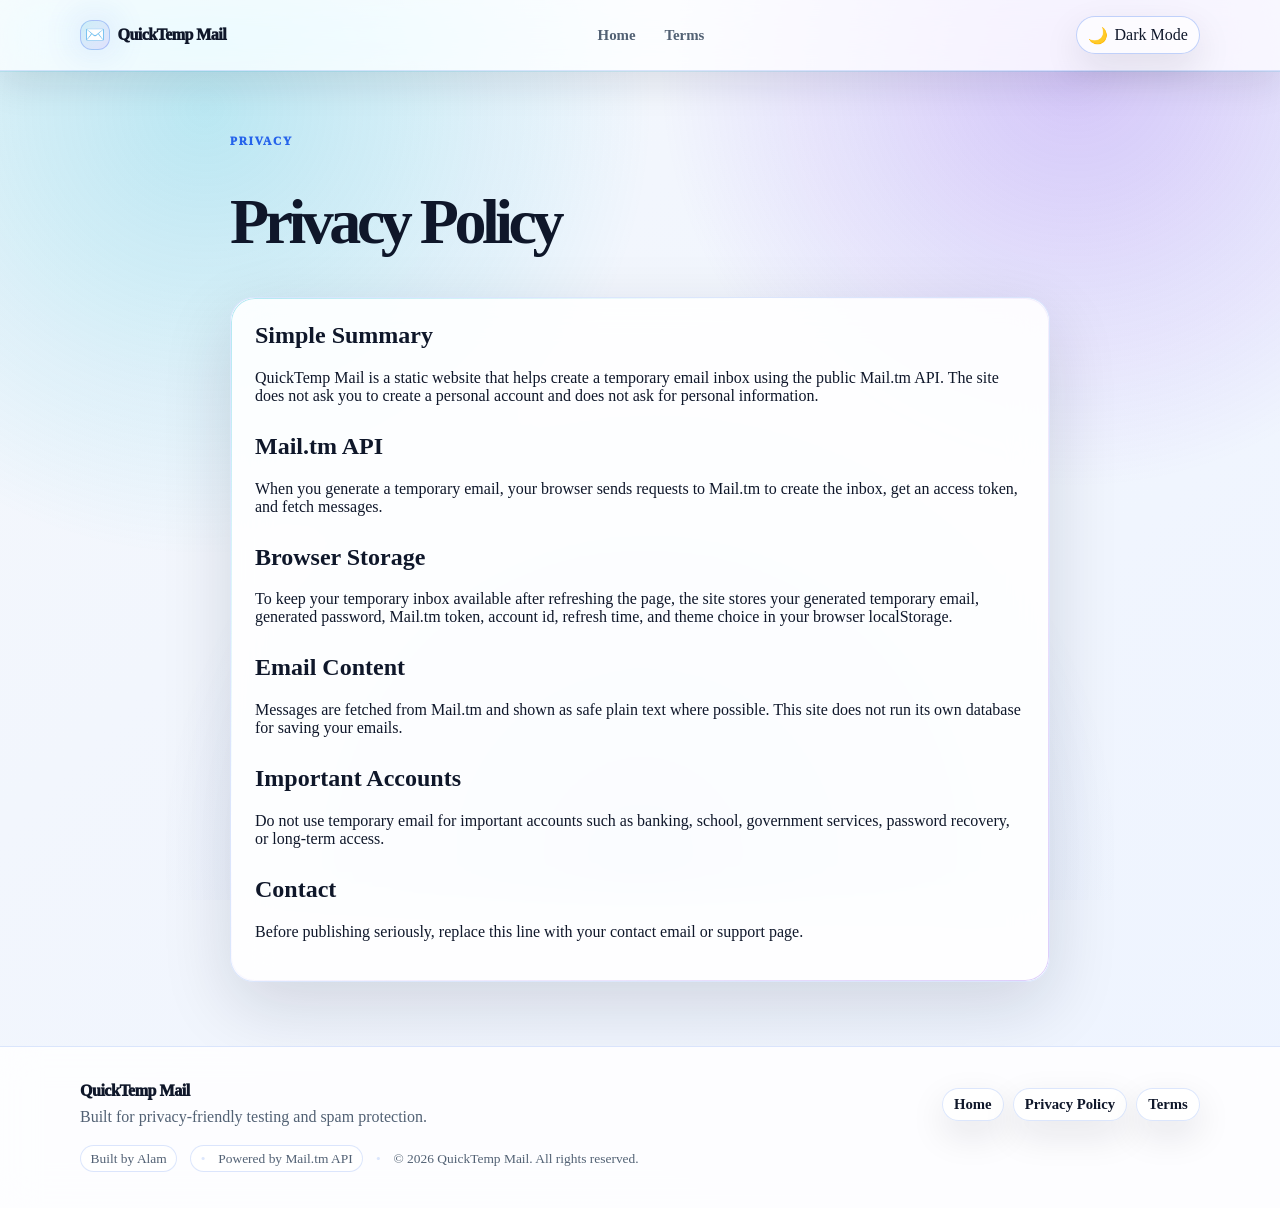
==== commit 47b2a052: "Remove inline handler from privacy page" ====
--- a/privacy.html
+++ b/privacy.html
@@ -11,6 +11,7 @@
   <link rel="icon" href="favicon.svg" type="image/svg+xml" />
   <link rel="stylesheet" href="style.css" />
   <link rel="stylesheet" href="footer.css" />
+  <link rel="stylesheet" href="security-ui.css" />
 </head>
 <body>
   <header class="site-header">
@@ -23,7 +24,7 @@
         <a href="index.html">Home</a>
         <a href="terms.html">Terms</a>
       </div>
-      <button class="theme-toggle" type="button" onclick="toggleTheme()" aria-label="Toggle dark mode">
+      <button class="theme-toggle" type="button" aria-label="Toggle dark mode">
         <span aria-hidden="true">🌙</span>
         <span class="theme-toggle-text">Dark Mode</span>
       </button>
--- a/style.css
+++ b/style.css
@@ -1,59 +1,74 @@
 :root {
   color-scheme: light;
-  --bg: #f3f6fb;
-  --surface: #ffffff;
-  --surface-soft: #eef3ff;
-  --text: #111827;
+  --bg: #f4f7fc;
+  --bg-2: #eef4ff;
+  --surface: rgba(255, 255, 255, 0.9);
+  --surface-solid: #ffffff;
+  --surface-soft: #eef4ff;
+  --text: #0f172a;
   --muted: #526174;
-  --border: #d8e1ef;
+  --border: rgba(37, 99, 235, 0.16);
+  --border-strong: rgba(37, 99, 235, 0.28);
   --primary: #2563eb;
   --primary-hover: #1d4ed8;
-  --secondary: #eaf1ff;
-  --secondary-hover: #dce9ff;
+  --cyan: #06b6d4;
+  --violet: #7c3aed;
+  --purple: #a855f7;
+  --secondary: rgba(37, 99, 235, 0.08);
+  --secondary-hover: rgba(37, 99, 235, 0.14);
   --danger: #dc2626;
   --danger-hover: #b91c1c;
-  --success-bg: #ecfdf5;
+  --success-bg: rgba(16, 185, 129, 0.12);
   --success-text: #047857;
-  --warning-bg: #fff7ed;
-  --warning-text: #9a3412;
-  --error-bg: #fef2f2;
+  --warning-bg: rgba(245, 158, 11, 0.14);
+  --warning-text: #92400e;
+  --error-bg: rgba(239, 68, 68, 0.12);
   --error-text: #991b1b;
-  --error-border: #fecaca;
-  --new-bg: #eff6ff;
-  --new-border: #93c5fd;
-  --shadow: 0 22px 55px rgba(15, 23, 42, 0.11);
-  --shadow-soft: 0 12px 30px rgba(15, 23, 42, 0.08);
+  --error-border: rgba(239, 68, 68, 0.28);
+  --new-bg: rgba(37, 99, 235, 0.1);
+  --new-border: rgba(6, 182, 212, 0.5);
+  --shadow: 0 24px 70px rgba(15, 23, 42, 0.14);
+  --shadow-soft: 0 14px 36px rgba(15, 23, 42, 0.1);
+  --glow: 0 0 38px rgba(37, 99, 235, 0.2);
+  --radius-xl: 30px;
   --radius-lg: 24px;
   --radius-md: 16px;
-  --radius-sm: 10px;
+  --radius-sm: 12px;
   --container: 1120px;
 }
 
 [data-theme="dark"] {
   color-scheme: dark;
-  --bg: #08111f;
-  --surface: #101b2e;
-  --surface-soft: #12233d;
-  --text: #e5edf8;
-  --muted: #a8b7ca;
-  --border: #233551;
-  --primary: #60a5fa;
-  --primary-hover: #3b82f6;
-  --secondary: #17243a;
-  --secondary-hover: #20324f;
-  --danger: #f87171;
-  --danger-hover: #ef4444;
-  --success-bg: #052e1a;
+  --bg: #050816;
+  --bg-2: #07111f;
+  --surface: rgba(12, 21, 38, 0.74);
+  --surface-solid: #0b1426;
+  --surface-soft: rgba(13, 28, 52, 0.78);
+  --text: #eef6ff;
+  --muted: #a9b8cf;
+  --border: rgba(125, 211, 252, 0.18);
+  --border-strong: rgba(139, 92, 246, 0.36);
+  --primary: #38bdf8;
+  --primary-hover: #7dd3fc;
+  --cyan: #22d3ee;
+  --violet: #8b5cf6;
+  --purple: #c084fc;
+  --secondary: rgba(34, 211, 238, 0.1);
+  --secondary-hover: rgba(139, 92, 246, 0.16);
+  --danger: #fb7185;
+  --danger-hover: #f43f5e;
+  --success-bg: rgba(34, 197, 94, 0.13);
   --success-text: #86efac;
-  --warning-bg: #331c08;
-  --warning-text: #fed7aa;
-  --error-bg: #3f1111;
+  --warning-bg: rgba(251, 191, 36, 0.13);
+  --warning-text: #fde68a;
+  --error-bg: rgba(248, 113, 113, 0.12);
   --error-text: #fecaca;
-  --error-border: #7f1d1d;
-  --new-bg: #10284c;
-  --new-border: #3b82f6;
-  --shadow: 0 22px 55px rgba(0, 0, 0, 0.32);
-  --shadow-soft: 0 12px 30px rgba(0, 0, 0, 0.22);
+  --error-border: rgba(248, 113, 113, 0.28);
+  --new-bg: rgba(56, 189, 248, 0.1);
+  --new-border: rgba(34, 211, 238, 0.55);
+  --shadow: 0 24px 70px rgba(0, 0, 0, 0.38);
+  --shadow-soft: 0 14px 36px rgba(0, 0, 0, 0.28);
+  --glow: 0 0 42px rgba(34, 211, 238, 0.22);
 }
 
 * {
@@ -65,9 +80,11 @@
 }
 
 body {
+  min-height: 100vh;
   margin: 0;
+  overflow-x: hidden;
   font-family: Inter, ui-sans-serif, system-ui, -apple-system, BlinkMacSystemFont, "Segoe UI", sans-serif;
-  background: radial-gradient(circle at top left, var(--surface-soft), transparent 32rem), var(--bg);
+  background: linear-gradient(135deg, var(--bg), var(--bg-2));
   color: var(--text);
   line-height: 1.6;
 }
@@ -84,7 +101,80 @@
 }
 
 a:hover {
-  text-decoration: underline;
+  text-decoration: none;
+}
+
+body::before {
+  content: "";
+  position: fixed;
+  inset: 0;
+  z-index: -5;
+  background:
+    radial-gradient(circle at 16% 12%, color-mix(in srgb, var(--cyan) 24%, transparent), transparent 28rem),
+    radial-gradient(circle at 84% 8%, color-mix(in srgb, var(--violet) 25%, transparent), transparent 26rem),
+    radial-gradient(circle at 50% 95%, color-mix(in srgb, var(--primary) 16%, transparent), transparent 30rem);
+  pointer-events: none;
+}
+
+.background-effects {
+  position: fixed;
+  inset: 0;
+  z-index: -4;
+  overflow: hidden;
+  pointer-events: none;
+}
+
+.cyber-grid {
+  position: absolute;
+  inset: 0;
+  background-image:
+    linear-gradient(color-mix(in srgb, var(--primary) 10%, transparent) 1px, transparent 1px),
+    linear-gradient(90deg, color-mix(in srgb, var(--primary) 10%, transparent) 1px, transparent 1px);
+  background-size: 44px 44px;
+  mask-image: linear-gradient(to bottom, rgba(0, 0, 0, 0.78), transparent 78%);
+  opacity: 0.5;
+}
+
+.glow {
+  position: absolute;
+  width: 18rem;
+  height: 18rem;
+  border-radius: 999px;
+  filter: blur(54px);
+  opacity: 0.34;
+  animation: floatGlow 11s ease-in-out infinite alternate;
+}
+
+.glow-one {
+  top: 3rem;
+  left: -6rem;
+  background: var(--cyan);
+}
+
+.glow-two {
+  top: 12rem;
+  right: -5rem;
+  background: var(--violet);
+  animation-delay: 1.8s;
+}
+
+.glow-three {
+  bottom: 3rem;
+  left: 42%;
+  background: var(--purple);
+  animation-delay: 3.2s;
+}
+
+.particle-field {
+  position: absolute;
+  inset: 0;
+  background-image:
+    radial-gradient(circle, color-mix(in srgb, var(--cyan) 50%, transparent) 0 1px, transparent 1.5px),
+    radial-gradient(circle, color-mix(in srgb, var(--violet) 44%, transparent) 0 1px, transparent 1.6px);
+  background-size: 92px 92px, 138px 138px;
+  background-position: 0 0, 38px 50px;
+  opacity: 0.3;
+  animation: driftParticles 24s linear infinite;
 }
 
 .container {
@@ -93,20 +183,27 @@
 }
 
 .section-padding {
-  padding: 2.35rem 0;
+  padding: 2.2rem 0;
 }
 
 .site-header {
   position: sticky;
   top: 0;
   z-index: 20;
-  background: color-mix(in srgb, var(--bg) 91%, transparent);
-  backdrop-filter: blur(16px);
   border-bottom: 1px solid var(--border);
+  background: color-mix(in srgb, var(--surface) 84%, transparent);
+  backdrop-filter: blur(22px) saturate(150%);
+  box-shadow: 0 1px 0 color-mix(in srgb, var(--cyan) 12%, transparent), var(--shadow-soft);
+}
+
+[data-theme="dark"] .site-header {
+  background: rgba(5, 8, 22, 0.72);
+  border-bottom-color: rgba(34, 211, 238, 0.2);
+  box-shadow: 0 1px 0 rgba(139, 92, 246, 0.22), 0 0 28px rgba(34, 211, 238, 0.08);
 }
 
 .nav {
-  min-height: 60px;
+  min-height: 62px;
   display: flex;
   align-items: center;
   justify-content: space-between;
@@ -116,39 +213,58 @@
 .logo,
 .footer-logo {
   font-weight: 950;
-  letter-spacing: -0.03em;
+  letter-spacing: -0.035em;
 }
 
 .logo {
-  font-size: 1rem;
   display: inline-flex;
   align-items: center;
   gap: 0.45rem;
+  min-width: 0;
+  font-size: 1rem;
   white-space: nowrap;
 }
 
 .logo-mark {
   display: inline-grid;
   place-items: center;
-  width: 1.85rem;
-  height: 1.85rem;
+  width: 1.9rem;
+  height: 1.9rem;
+  border: 1px solid var(--border-strong);
   border-radius: 0.75rem;
-  background: var(--surface-soft);
-  border: 1px solid var(--border);
+  background: linear-gradient(135deg, color-mix(in srgb, var(--cyan) 18%, transparent), color-mix(in srgb, var(--violet) 14%, transparent));
+  box-shadow: var(--glow);
 }
 
 .nav-links {
   display: none;
   align-items: center;
-  gap: 1rem;
+  gap: 0.5rem;
   color: var(--muted);
-  font-size: 0.95rem;
-  font-weight: 750;
+  font-size: 0.93rem;
+  font-weight: 800;
+}
+
+.nav-links a,
+.footer-links a {
+  position: relative;
+  border-radius: 999px;
+  padding: 0.45rem 0.65rem;
+  transition: color 0.18s ease, background 0.18s ease, transform 0.18s ease;
+}
+
+.nav-links a:hover,
+.nav-links a:focus-visible,
+.footer-links a:hover,
+.footer-links a:focus-visible {
+  color: var(--primary);
+  background: color-mix(in srgb, var(--primary) 10%, transparent);
+  outline: none;
 }
 
 .theme-toggle {
-  border: 1px solid var(--border);
-  background: var(--surface);
+  border: 1px solid var(--border-strong);
+  background: color-mix(in srgb, var(--surface) 75%, transparent);
   color: var(--text);
   border-radius: 999px;
   padding: 0.55rem 0.7rem;
@@ -158,10 +274,14 @@
   cursor: pointer;
   box-shadow: var(--shadow-soft);
   white-space: nowrap;
-}
-
-.theme-toggle:hover {
-  background: var(--surface-soft);
+  transition: transform 0.18s ease, box-shadow 0.18s ease, border-color 0.18s ease;
+}
+
+.theme-toggle:hover,
+.theme-toggle:focus-visible {
+  border-color: var(--primary);
+  box-shadow: var(--glow);
+  outline: none;
 }
 
 .theme-toggle:active,
@@ -174,22 +294,29 @@
   display: none;
 }
 
+.hero {
+  padding-top: 2rem;
+  padding-bottom: 1.2rem;
+}
+
 .hero-grid {
   display: grid;
-  gap: 1.25rem;
+  gap: 1rem;
+  align-items: center;
 }
 
 .hero h1 {
+  max-width: 880px;
   margin: 0;
-  font-size: clamp(2.35rem, 13vw, 5.5rem);
-  line-height: 0.95;
+  font-size: clamp(2.35rem, 10vw, 5.15rem);
+  line-height: 0.96;
   letter-spacing: -0.08em;
 }
 
 .hero-description {
-  max-width: 680px;
+  max-width: 700px;
   color: var(--muted);
-  font-size: 1.04rem;
+  font-size: clamp(1rem, 3.5vw, 1.18rem);
   margin: 1rem 0 0;
 }
 
@@ -198,8 +325,32 @@
   color: var(--primary);
   font-weight: 950;
   text-transform: uppercase;
-  letter-spacing: 0.12em;
-  font-size: 0.74rem;
+  letter-spacing: 0.14em;
+  font-size: 0.72rem;
+}
+
+.trust-badges {
+  display: flex;
+  flex-wrap: wrap;
+  gap: 0.55rem;
+  margin-top: 1rem;
+}
+
+.trust-badges span,
+.status-pill,
+.auto-refresh-note,
+.footer-meta span:first-child {
+  border: 1px solid var(--border);
+  border-radius: 999px;
+  background: color-mix(in srgb, var(--surface) 70%, transparent);
+  color: var(--muted);
+  box-shadow: inset 0 1px 0 color-mix(in srgb, #fff 20%, transparent);
+}
+
+.trust-badges span {
+  padding: 0.45rem 0.7rem;
+  font-size: 0.84rem;
+  font-weight: 850;
 }
 
 .hero-actions,
@@ -213,22 +364,23 @@
 .btn {
   border: 0;
   border-radius: 999px;
-  padding: 0.88rem 1.1rem;
+  padding: 0.9rem 1.15rem;
   font-weight: 950;
   display: inline-flex;
   align-items: center;
   justify-content: center;
   gap: 0.5rem;
-  min-height: 48px;
+  min-height: 50px;
   cursor: pointer;
-  transition: transform 0.16s ease, background 0.16s ease, opacity 0.16s ease, box-shadow 0.16s ease;
+  transition: transform 0.18s ease, background 0.18s ease, opacity 0.18s ease, box-shadow 0.18s ease, border-color 0.18s ease;
   user-select: none;
 }
 
-.btn:hover:not(:disabled) {
-  transform: translateY(-1px);
-  text-decoration: none;
-  box-shadow: var(--shadow-soft);
+.btn:hover:not(:disabled),
+.btn:focus-visible:not(:disabled) {
+  transform: translateY(-2px);
+  box-shadow: 0 18px 42px color-mix(in srgb, var(--primary) 22%, transparent);
+  outline: none;
 }
 
 .btn:disabled,
@@ -250,62 +402,94 @@
 }
 
 .btn-primary {
-  background: var(--primary);
   color: #ffffff;
+  background: linear-gradient(135deg, var(--primary), var(--violet));
+  box-shadow: 0 16px 42px color-mix(in srgb, var(--primary) 28%, transparent);
 }
 
 .btn-primary:hover:not(:disabled) {
-  background: var(--primary-hover);
+  background: linear-gradient(135deg, var(--primary-hover), var(--purple));
 }
 
 .btn-secondary {
+  border: 1px solid var(--border);
   background: var(--secondary);
   color: var(--text);
-  border: 1px solid var(--border);
 }
 
 .btn-secondary:hover:not(:disabled) {
   background: var(--secondary-hover);
+  border-color: var(--border-strong);
 }
 
 .btn-danger {
-  background: var(--danger);
   color: #ffffff;
+  background: linear-gradient(135deg, var(--danger), #f97316);
 }
 
 .btn-danger:hover:not(:disabled) {
-  background: var(--danger-hover);
+  background: linear-gradient(135deg, var(--danger-hover), #ea580c);
 }
 
 .btn-generate {
-  min-height: 56px;
-  font-size: 1.04rem;
+  min-height: 58px;
+  font-size: 1.05rem;
+}
+
+.reveal-card {
+  animation: slideUpFade 0.7s ease both;
 }
 
 .hero-card,
 .panel,
 .step-card,
-.content-card {
-  background: var(--surface);
+.content-card,
+.faq-item,
+.legal-card {
+  position: relative;
+  overflow: hidden;
   border: 1px solid var(--border);
   border-radius: var(--radius-lg);
+  background: var(--surface);
   box-shadow: var(--shadow);
+  backdrop-filter: blur(18px) saturate(140%);
+}
+
+.hero-card::before,
+.panel::before,
+.step-card::before,
+.content-card::before,
+.faq-item::before,
+.legal-card::before {
+  content: "";
+  position: absolute;
+  inset: 0;
+  border-radius: inherit;
+  padding: 1px;
+  background: linear-gradient(135deg, color-mix(in srgb, var(--cyan) 42%, transparent), transparent 35%, color-mix(in srgb, var(--violet) 35%, transparent));
+  mask: linear-gradient(#000 0 0) content-box, linear-gradient(#000 0 0);
+  mask-composite: exclude;
+  pointer-events: none;
+  opacity: 0.72;
+}
+
+.hero-card:hover,
+.panel:hover,
+.step-card:hover,
+.content-card:hover,
+.faq-item:hover {
+  box-shadow: var(--shadow), var(--glow);
 }
 
 .hero-card {
-  padding: 1.15rem;
-  align-self: start;
+  padding: 1.1rem;
 }
 
 .status-pill {
   display: inline-flex;
   align-items: center;
   gap: 0.45rem;
-  border: 1px solid var(--border);
-  border-radius: 999px;
   padding: 0.4rem 0.75rem;
-  color: var(--muted);
-  background: var(--surface-soft);
   font-size: 0.9rem;
 }
 
@@ -314,16 +498,17 @@
   height: 0.65rem;
   border-radius: 50%;
   background: #22c55e;
+  box-shadow: 0 0 0 5px rgba(34, 197, 94, 0.12), 0 0 18px rgba(34, 197, 94, 0.45);
 }
 
 .preview-label {
   color: var(--muted);
-  margin: 1.3rem 0 0.25rem;
+  margin: 1.25rem 0 0.25rem;
 }
 
 .preview-email {
   margin: 0;
-  font-size: clamp(1.25rem, 7vw, 2rem);
+  font-size: clamp(1.2rem, 7vw, 2rem);
   font-weight: 950;
   letter-spacing: -0.05em;
   overflow-wrap: anywhere;
@@ -340,15 +525,22 @@
   color: var(--muted);
 }
 
+.app-section {
+  padding-top: 1rem;
+}
+
 .panel {
   padding: 1rem;
 }
 
-.section-heading h2,
-.content-card h2 {
+.temp-box {
+  border-color: var(--border-strong);
+}
+
+.section-heading h2 {
   margin: 0;
-  font-size: clamp(1.45rem, 7vw, 2.4rem);
-  letter-spacing: -0.05em;
+  font-size: clamp(1.5rem, 7vw, 2.45rem);
+  letter-spacing: -0.055em;
   line-height: 1.05;
 }
 
@@ -363,13 +555,13 @@
 
 .center-heading {
   text-align: center;
-  max-width: 720px;
+  max-width: 760px;
   margin: 0 auto 1.5rem;
 }
 
 .app-layout {
   display: grid;
-  gap: 0.9rem;
+  gap: 0.95rem;
 }
 
 .email-display {
@@ -378,35 +570,34 @@
 
 .email-display label {
   display: block;
+  margin-bottom: 0.5rem;
   font-weight: 950;
-  margin-bottom: 0.5rem;
-}
-
-.email-row {
-  position: relative;
 }
 
 .email-row input {
   width: 100%;
-  border: 1px solid var(--border);
-  background: linear-gradient(180deg, var(--surface-soft), var(--surface));
+  border: 1px solid var(--border-strong);
+  border-radius: 20px;
+  background: linear-gradient(135deg, color-mix(in srgb, var(--surface-soft) 75%, transparent), color-mix(in srgb, var(--surface) 72%, transparent));
   color: var(--text);
-  border-radius: 18px;
   padding: 1rem;
   font-weight: 950;
-  font-size: clamp(1rem, 4vw, 1.2rem);
+  font-size: clamp(1rem, 4vw, 1.22rem);
   overflow-wrap: anywhere;
-  box-shadow: inset 0 1px 0 rgba(255, 255, 255, 0.4), var(--shadow-soft);
+  box-shadow: inset 0 1px 0 color-mix(in srgb, #fff 18%, transparent), 0 0 0 4px color-mix(in srgb, var(--primary) 5%, transparent), var(--glow);
   cursor: copy;
-}
-
+  transition: border-color 0.2s ease, box-shadow 0.2s ease, transform 0.2s ease;
+}
+
+.email-row input:hover,
 .email-row input:focus {
-  outline: 3px solid color-mix(in srgb, var(--primary) 25%, transparent);
+  outline: none;
   border-color: var(--primary);
+  box-shadow: inset 0 1px 0 color-mix(in srgb, #fff 18%, transparent), 0 0 0 4px color-mix(in srgb, var(--primary) 14%, transparent), 0 0 32px color-mix(in srgb, var(--cyan) 28%, transparent);
 }
 
 .help-text {
-  margin: 0.65rem 0 0;
+  margin: 0.7rem 0 0;
   font-size: 0.94rem;
 }
 
@@ -414,6 +605,7 @@
   display: inline-flex;
   margin: 0.75rem 0 0;
   padding: 0.65rem 0.8rem;
+  border: 1px solid color-mix(in srgb, var(--warning-text) 25%, transparent);
   border-radius: var(--radius-sm);
   background: var(--warning-bg);
   color: var(--warning-text);
@@ -468,11 +660,8 @@
 }
 
 .auto-refresh-note {
-  background: var(--surface-soft);
-  border: 1px solid var(--border);
-  border-radius: 999px;
   padding: 0.35rem 0.6rem;
-  font-size: 0.78rem;
+  font-size: 0.76rem;
   white-space: nowrap;
 }
 
@@ -489,14 +678,14 @@
   border: 1px dashed var(--border);
   border-radius: var(--radius-md);
   padding: 1.05rem;
-  background: var(--surface-soft);
+  background: color-mix(in srgb, var(--surface-soft) 80%, transparent);
 }
 
 .empty-state {
   display: grid;
   place-items: center;
   text-align: center;
-  min-height: 180px;
+  min-height: 145px;
 }
 
 .empty-state span {
@@ -506,20 +695,21 @@
 }
 
 .empty-icon {
-  font-size: 2.25rem;
-  margin-bottom: 0.45rem;
+  font-size: 2.1rem;
+  margin-bottom: 0.35rem;
 }
 
 .inbox-message {
   border-style: solid;
   padding: 0;
   overflow: hidden;
-  transition: border-color 0.2s ease, background 0.2s ease, transform 0.2s ease;
+  transition: border-color 0.2s ease, background 0.2s ease, transform 0.2s ease, box-shadow 0.2s ease;
 }
 
 .inbox-message.message-new {
   background: var(--new-bg);
   border-color: var(--new-border);
+  box-shadow: 0 0 24px color-mix(in srgb, var(--cyan) 18%, transparent);
   animation: newMessagePulse 1.2s ease 1;
 }
 
@@ -538,7 +728,7 @@
 
 .message-button:hover,
 .message-button:focus-visible {
-  background: var(--secondary);
+  background: var(--secondary-hover);
   outline: none;
 }
 
@@ -555,7 +745,7 @@
 }
 
 .new-badge {
-  background: var(--primary);
+  background: linear-gradient(135deg, var(--cyan), var(--violet));
   color: #ffffff;
   border-radius: 999px;
   padding: 0.2rem 0.55rem;
@@ -578,17 +768,21 @@
 }
 
 .message-card {
-  min-height: 150px;
+  min-height: auto;
   border: 1px solid var(--border);
   border-radius: var(--radius-md);
   padding: 1rem;
-  background: var(--surface-soft);
+  background: color-mix(in srgb, var(--surface-soft) 78%, transparent);
   overflow-wrap: anywhere;
+}
+
+.compact-placeholder {
+  padding: 0.95rem 1rem;
 }
 
 .message-card h3 {
   margin: 0 0 0.8rem;
-  font-size: 1.32rem;
+  font-size: 1.25rem;
   line-height: 1.2;
 }
 
@@ -616,13 +810,13 @@
 
 .how-section,
 .faq-section {
-  padding-top: 1.6rem;
+  padding-top: 1.35rem;
 }
 
 .steps-grid,
 .content-grid {
   display: grid;
-  gap: 0.9rem;
+  gap: 0.95rem;
 }
 
 .step-card,
@@ -630,20 +824,25 @@
   padding: 1.1rem;
 }
 
-.step-number {
+.step-number,
+.content-icon {
   display: inline-grid;
   place-items: center;
-  width: 2.25rem;
-  height: 2.25rem;
-  border-radius: 50%;
-  background: var(--primary);
-  color: #fff;
+  width: 2.35rem;
+  height: 2.35rem;
+  border-radius: 0.9rem;
+  background: linear-gradient(135deg, color-mix(in srgb, var(--cyan) 30%, transparent), color-mix(in srgb, var(--violet) 30%, transparent));
+  border: 1px solid var(--border-strong);
+  box-shadow: var(--glow);
+  color: var(--text);
   font-weight: 950;
 }
 
-.step-card h3 {
-  margin: 1rem 0 0.35rem;
-  font-size: 1.2rem;
+.step-card h3,
+.content-card h3 {
+  margin: 0.95rem 0 0.35rem;
+  font-size: 1.18rem;
+  letter-spacing: -0.025em;
 }
 
 .step-card p,
@@ -652,38 +851,54 @@
   color: var(--muted);
 }
 
-.content-card h2 {
-  font-size: clamp(1.35rem, 6vw, 1.85rem);
-  margin-bottom: 0.75rem;
+.content-card p {
+  font-size: 0.98rem;
 }
 
 .faq-grid {
   display: grid;
-  gap: 0.9rem;
+  gap: 0.8rem;
 }
 
 .faq-item {
-  background: var(--surface);
-  border: 1px solid var(--border);
-  border-radius: var(--radius-md);
-  padding: 1rem;
-  box-shadow: var(--shadow-soft);
+  padding: 0;
 }
 
 .faq-item summary {
   cursor: pointer;
+  list-style: none;
+  padding: 1rem;
   font-weight: 950;
+}
+
+.faq-item summary::-webkit-details-marker {
+  display: none;
+}
+
+.faq-item summary::after {
+  content: "+";
+  float: right;
+  color: var(--primary);
+  font-size: 1.2rem;
+  line-height: 1;
+}
+
+.faq-item[open] summary::after {
+  content: "–";
 }
 
 .faq-item p {
   color: var(--muted);
-  margin-bottom: 0;
+  margin: 0;
+  padding: 0 1rem 1rem;
+  animation: faqOpen 0.25s ease both;
 }
 
 .site-footer {
   border-top: 1px solid var(--border);
-  padding: 2.25rem 0;
-  background: linear-gradient(180deg, var(--surface), color-mix(in srgb, var(--surface-soft) 45%, var(--surface)));
+  padding: 2.35rem 0;
+  background: color-mix(in srgb, var(--surface) 82%, transparent);
+  backdrop-filter: blur(18px);
 }
 
 .footer-shell,
@@ -704,7 +919,7 @@
   width: fit-content;
   color: var(--text);
   margin-bottom: 0.15rem;
-  font-size: 1.05rem;
+  font-size: 1.08rem;
 }
 
 .footer-brand-block p,
@@ -722,17 +937,9 @@
 .footer-links {
   display: flex;
   flex-wrap: wrap;
-  gap: 0.7rem 1rem;
+  gap: 0.65rem 0.9rem;
   align-items: center;
-  font-weight: 800;
-}
-
-.footer-links a {
-  color: var(--text);
-}
-
-.footer-links a:hover {
-  color: var(--primary);
+  font-weight: 850;
 }
 
 .footer-meta {
@@ -744,11 +951,12 @@
   font-size: 0.84rem;
 }
 
-.footer-meta span:first-child {
+.footer-meta span:first-child,
+.footer-meta span:nth-child(2) {
   border: 1px solid var(--border);
   border-radius: 999px;
   padding: 0.3rem 0.6rem;
-  background: var(--surface);
+  background: color-mix(in srgb, var(--surface) 74%, transparent);
 }
 
 .legal-page {
@@ -762,11 +970,7 @@
 }
 
 .legal-card {
-  background: var(--surface);
-  border: 1px solid var(--border);
-  border-radius: var(--radius-lg);
   padding: 1.25rem;
-  box-shadow: var(--shadow);
 }
 
 .legal-card h2 {
@@ -790,18 +994,18 @@
 }
 
 .toast {
-  border: 1px solid var(--border);
-  background: var(--surface);
+  border: 1px solid var(--border-strong);
+  background: var(--surface-solid);
   color: var(--text);
   border-radius: var(--radius-md);
-  box-shadow: var(--shadow);
+  box-shadow: var(--shadow), var(--glow);
   padding: 0.85rem 1rem;
   font-weight: 850;
   pointer-events: auto;
 }
 
 .toast.success {
-  border-color: color-mix(in srgb, var(--success-text) 35%, var(--border));
+  border-color: color-mix(in srgb, var(--success-text) 40%, var(--border));
 }
 
 .toast.error {
@@ -810,7 +1014,7 @@
 }
 
 .toast.warning {
-  border-color: color-mix(in srgb, var(--warning-text) 35%, var(--border));
+  border-color: color-mix(in srgb, var(--warning-text) 40%, var(--border));
 }
 
 @keyframes spin {
@@ -821,9 +1025,49 @@
 
 @keyframes newMessagePulse {
   0% {
-    transform: translateY(-2px);
+    transform: translateY(-2px) scale(1.01);
   }
   100% {
+    transform: translateY(0) scale(1);
+  }
+}
+
+@keyframes slideUpFade {
+  from {
+    opacity: 0;
+    transform: translateY(16px);
+  }
+  to {
+    opacity: 1;
+    transform: translateY(0);
+  }
+}
+
+@keyframes floatGlow {
+  from {
+    transform: translate3d(0, 0, 0) scale(1);
+  }
+  to {
+    transform: translate3d(1.5rem, -1rem, 0) scale(1.08);
+  }
+}
+
+@keyframes driftParticles {
+  from {
+    transform: translate3d(0, 0, 0);
+  }
+  to {
+    transform: translate3d(-48px, 36px, 0);
+  }
+}
+
+@keyframes faqOpen {
+  from {
+    opacity: 0;
+    transform: translateY(-4px);
+  }
+  to {
+    opacity: 1;
     transform: translateY(0);
   }
 }
@@ -852,11 +1096,15 @@
 
 @media (min-width: 760px) {
   .nav {
-    min-height: 72px;
+    min-height: 70px;
   }
 
   .nav-links {
     display: flex;
+  }
+
+  .hero {
+    padding-top: 3.2rem;
   }
 
   .steps-grid {
@@ -873,9 +1121,12 @@
     padding: 4rem 0;
   }
 
+  .hero {
+    padding-bottom: 1.5rem;
+  }
+
   .hero-grid {
-    grid-template-columns: 1.4fr 0.8fr;
-    align-items: center;
+    grid-template-columns: 1.35fr 0.75fr;
   }
 
   .app-layout {
@@ -897,11 +1148,6 @@
 @media (min-width: 1050px) {
   .content-grid {
     grid-template-columns: repeat(3, minmax(0, 1fr));
-  }
-
-  .content-card:first-child,
-  .content-card:nth-child(2) {
-    grid-column: span 1;
   }
 }
 
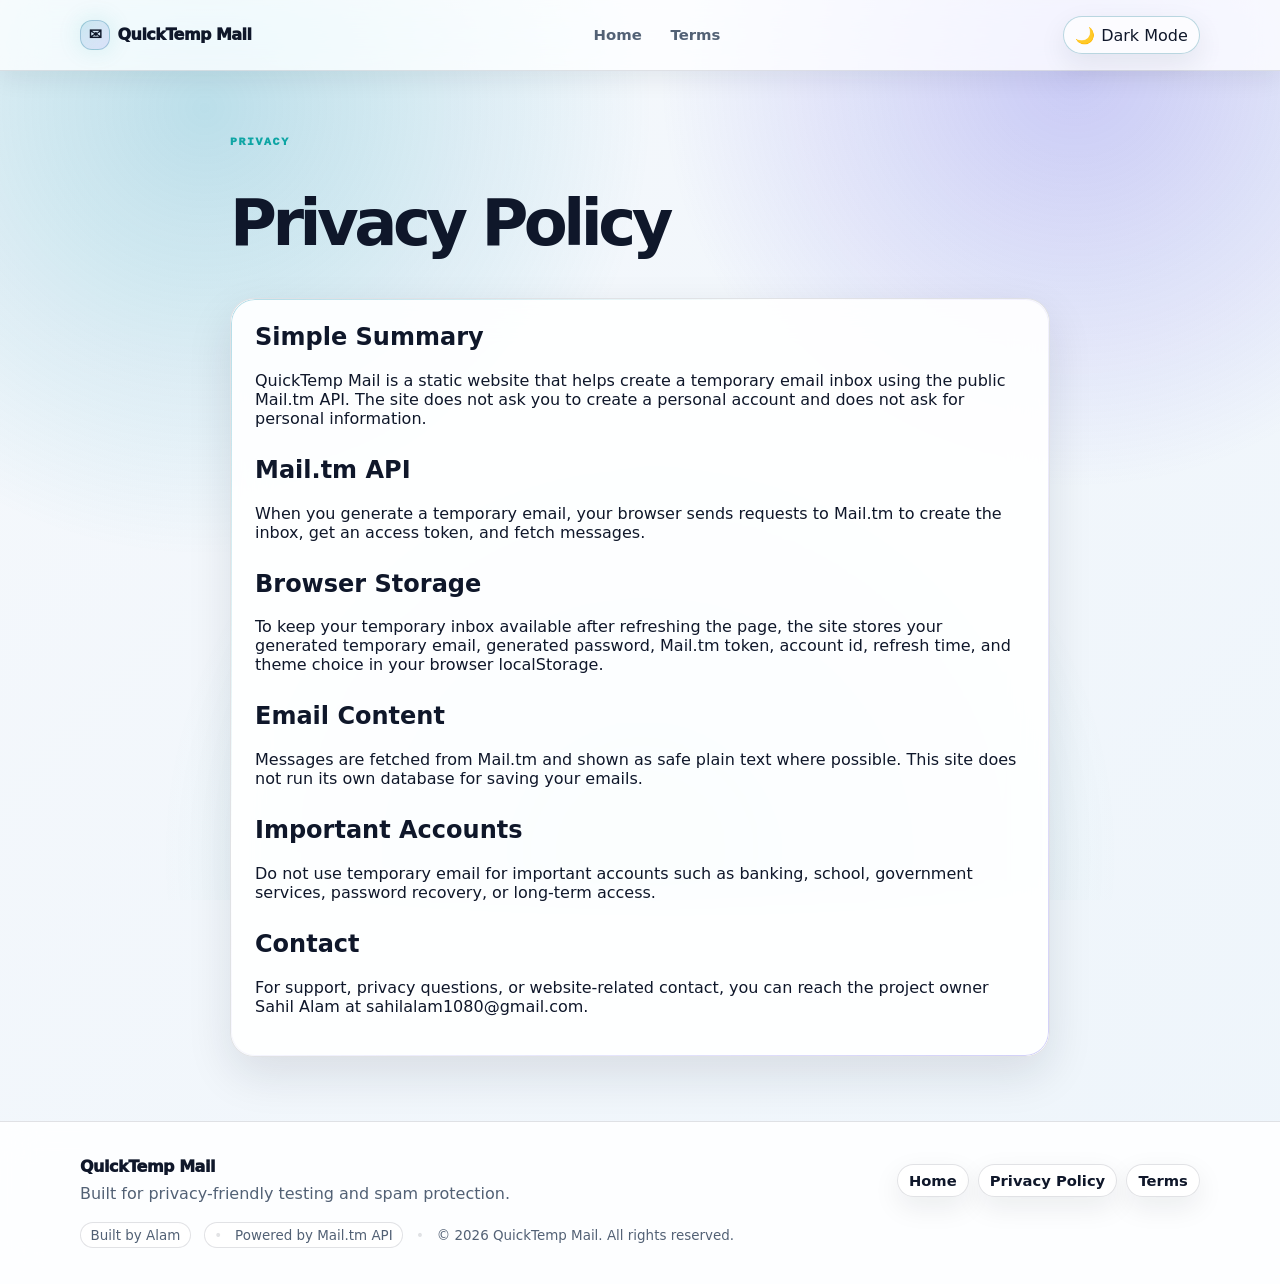
==== commit 1c3bde45: "Add public contact information" ====
--- a/privacy.html
+++ b/privacy.html
@@ -53,7 +53,7 @@
         <p>Do not use temporary email for important accounts such as banking, school, government services, password recovery, or long-term access.</p>
 
         <h2>Contact</h2>
-        <p>Before publishing seriously, replace this line with your contact email or support page.</p>
+        <p>For support, privacy questions, or website-related contact, you can reach the project owner Sahil Alam at sahilalam1080@gmail.com.</p>
       </section>
     </div>
   </main>
--- a/security-ui.css
+++ b/security-ui.css
@@ -0,0 +1,157 @@
+/* QuickTemp Mail readability and security-focused UI polish */
+:root {
+  --bg: #f5f8fc;
+  --bg-2: #eef5fb;
+  --surface: rgba(255, 255, 255, 0.92);
+  --surface-solid: #ffffff;
+  --surface-soft: #f3f8fd;
+  --text: #0f172a;
+  --muted: #526175;
+  --border: rgba(15, 23, 42, 0.12);
+  --border-strong: rgba(14, 116, 144, 0.28);
+  --primary: #0ea5a4;
+  --primary-hover: #0f766e;
+  --cyan: #0891b2;
+  --violet: #4f46e5;
+  --purple: #6d28d9;
+  --secondary: rgba(15, 23, 42, 0.055);
+  --secondary-hover: rgba(14, 165, 164, 0.11);
+  --danger: #e05252;
+  --danger-hover: #c43b3b;
+  --shadow: 0 18px 46px rgba(15, 23, 42, 0.11);
+  --shadow-soft: 0 10px 28px rgba(15, 23, 42, 0.08);
+  --glow: 0 0 24px rgba(14, 165, 164, 0.14);
+}
+
+[data-theme="dark"] {
+  --bg: #07111f;
+  --bg-2: #0b1728;
+  --surface: rgba(13, 25, 43, 0.86);
+  --surface-solid: #0d192b;
+  --surface-soft: #111f35;
+  --text: #edf6ff;
+  --muted: #aab9cb;
+  --border: rgba(148, 163, 184, 0.17);
+  --border-strong: rgba(45, 212, 191, 0.32);
+  --primary: #2dd4bf;
+  --primary-hover: #5eead4;
+  --cyan: #38bdf8;
+  --violet: #818cf8;
+  --purple: #a78bfa;
+  --secondary: rgba(148, 163, 184, 0.10);
+  --secondary-hover: rgba(45, 212, 191, 0.13);
+  --danger: #fb7185;
+  --danger-hover: #f43f5e;
+  --shadow: 0 18px 46px rgba(0, 0, 0, 0.30);
+  --shadow-soft: 0 10px 28px rgba(0, 0, 0, 0.22);
+  --glow: 0 0 26px rgba(45, 212, 191, 0.14);
+}
+
+body {
+  font-family: Inter, ui-sans-serif, system-ui, -apple-system, BlinkMacSystemFont, "Segoe UI", Roboto, Arial, sans-serif;
+  text-rendering: optimizeLegibility;
+  -webkit-font-smoothing: antialiased;
+}
+
+h1,
+h2,
+h3,
+.logo,
+.footer-logo {
+  font-family: ui-sans-serif, system-ui, -apple-system, BlinkMacSystemFont, "Segoe UI", Roboto, Arial, sans-serif;
+}
+
+.eyebrow,
+.email-display label,
+.email-row input,
+.auto-refresh-note,
+.status-pill,
+.new-badge {
+  font-family: ui-monospace, SFMono-Regular, Menlo, Monaco, Consolas, "Liberation Mono", monospace;
+}
+
+.hero h1 {
+  letter-spacing: -0.065em;
+}
+
+.site-header {
+  box-shadow: 0 8px 24px rgba(15, 23, 42, 0.07);
+}
+
+[data-theme="dark"] .site-header {
+  box-shadow: 0 8px 24px rgba(0, 0, 0, 0.22);
+}
+
+.glow {
+  opacity: 0.22;
+  filter: blur(64px);
+}
+
+.particle-field {
+  opacity: 0.16;
+}
+
+.btn-primary {
+  background: linear-gradient(135deg, var(--primary), #2563eb);
+}
+
+.btn-primary:hover:not(:disabled) {
+  background: linear-gradient(135deg, var(--primary-hover), #1d4ed8);
+}
+
+.btn-danger {
+  background: linear-gradient(135deg, var(--danger), #f97316);
+}
+
+.btn-danger:hover:not(:disabled) {
+  background: linear-gradient(135deg, var(--danger-hover), #ea580c);
+}
+
+.email-row input,
+.message-card,
+.message-body,
+.message-link {
+  max-width: 100%;
+  overflow-wrap: anywhere;
+  word-break: break-word;
+}
+
+.message-body {
+  max-height: min(58vh, 520px);
+  overflow: auto;
+}
+
+.message-link {
+  display: inline-flex;
+  align-items: center;
+  max-width: 100%;
+  border: 1px solid var(--border-strong);
+  border-radius: 999px;
+  background: color-mix(in srgb, var(--primary) 12%, transparent);
+  color: var(--primary-hover);
+  padding: 0.12rem 0.48rem;
+  font-weight: 850;
+  text-decoration: none;
+}
+
+.message-link:hover,
+.message-link:focus-visible {
+  background: color-mix(in srgb, var(--primary) 18%, transparent);
+  text-decoration: underline;
+  outline: none;
+}
+
+@media (max-width: 420px) {
+  .nav {
+    gap: 0.45rem;
+  }
+
+  .nav-links {
+    gap: 0.18rem;
+    font-size: 0.78rem;
+  }
+
+  .logo {
+    font-size: 0.95rem;
+  }
+}
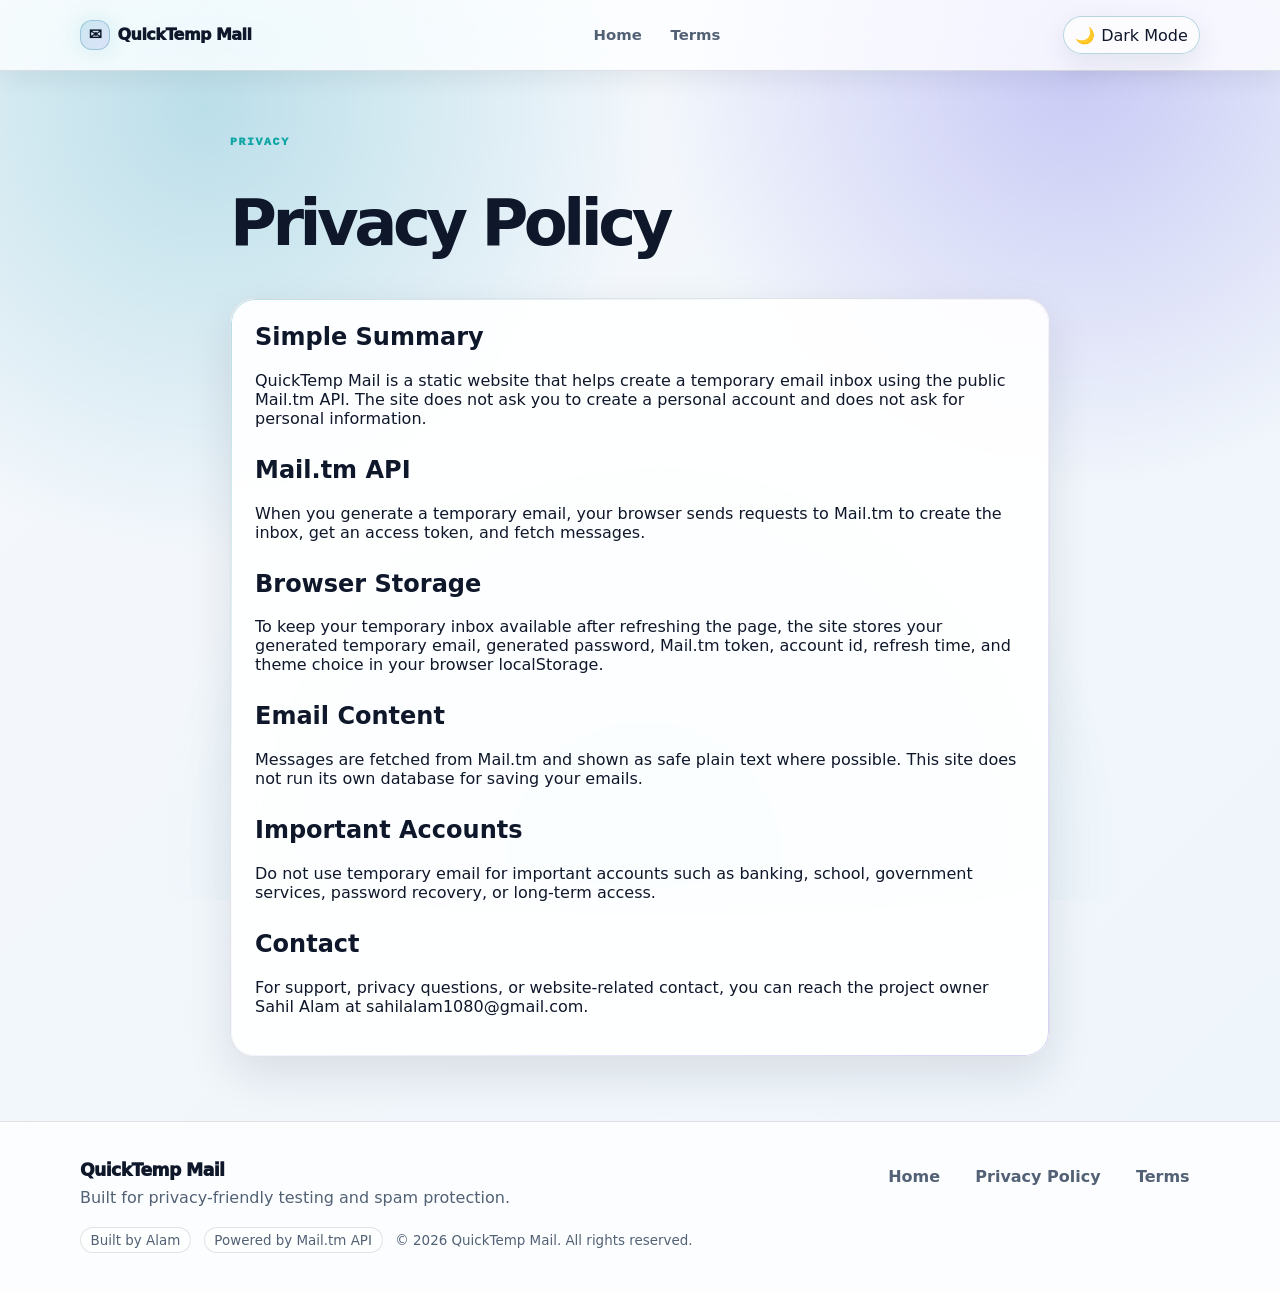
==== commit b7ef3df6: "Match privacy footer with homepage" ====
--- a/privacy.html
+++ b/privacy.html
@@ -10,7 +10,6 @@
   <link rel="manifest" href="manifest.json" />
   <link rel="icon" href="favicon.svg" type="image/svg+xml" />
   <link rel="stylesheet" href="style.css" />
-  <link rel="stylesheet" href="footer.css" />
   <link rel="stylesheet" href="security-ui.css" />
 </head>
 <body>
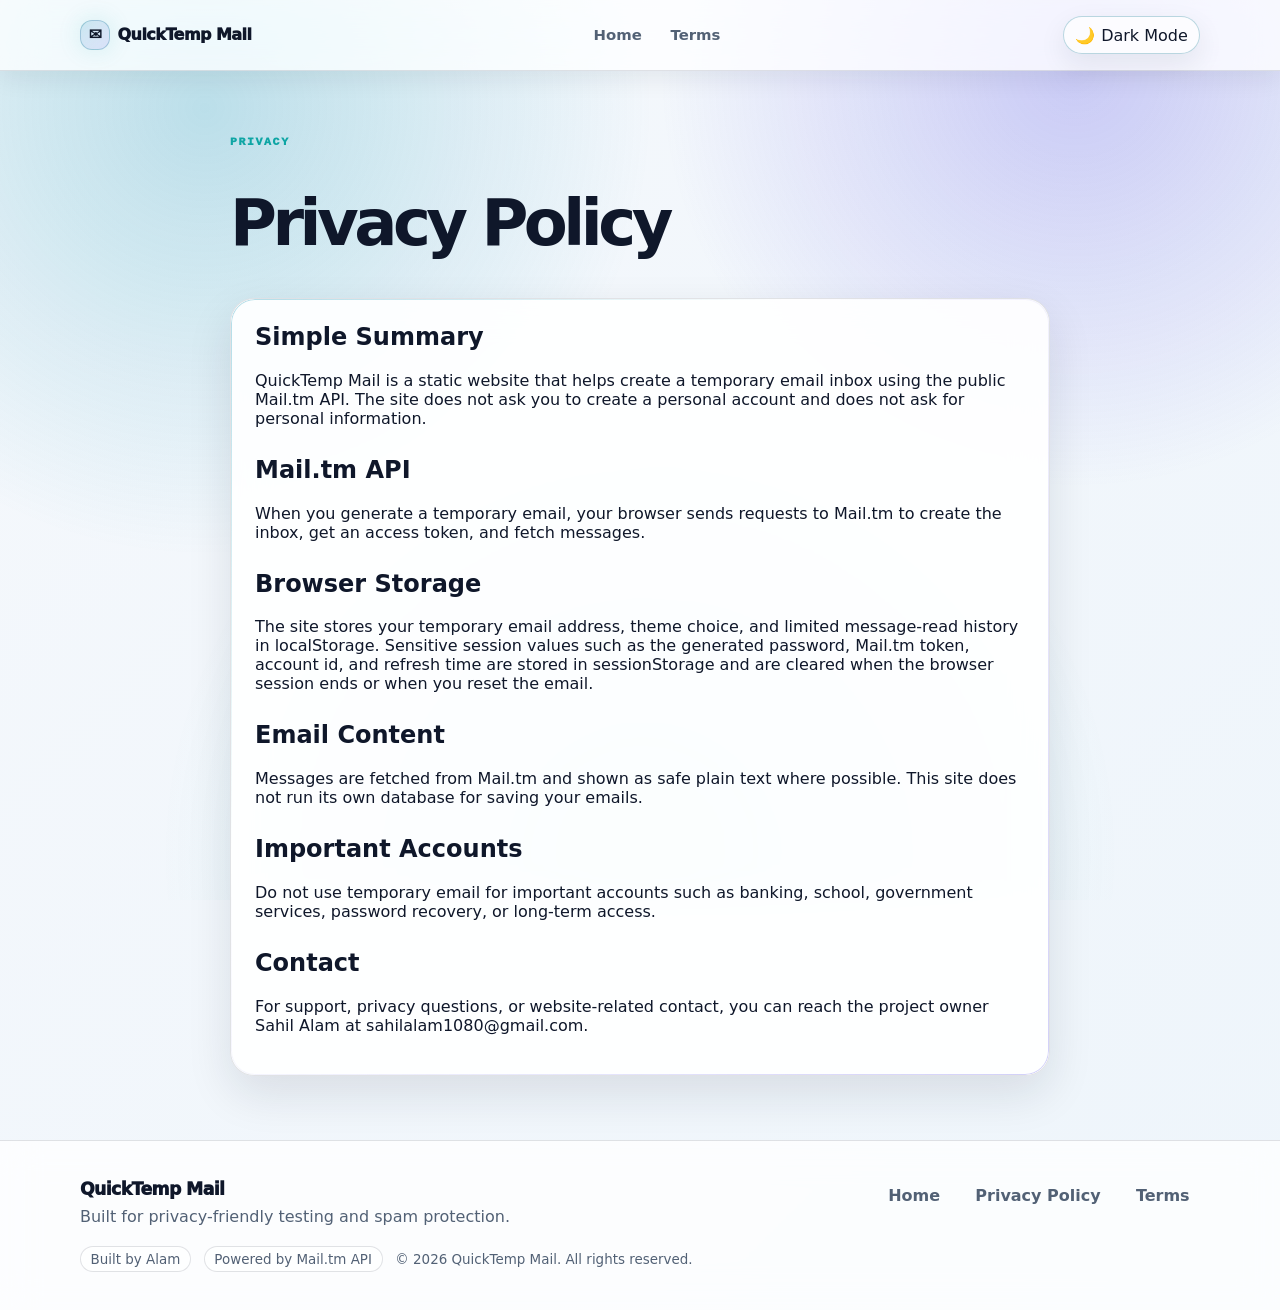
==== commit c8d4d433: "Update privacy storage wording" ====
--- a/privacy.html
+++ b/privacy.html
@@ -43,7 +43,7 @@
         <p>When you generate a temporary email, your browser sends requests to Mail.tm to create the inbox, get an access token, and fetch messages.</p>
 
         <h2>Browser Storage</h2>
-        <p>To keep your temporary inbox available after refreshing the page, the site stores your generated temporary email, generated password, Mail.tm token, account id, refresh time, and theme choice in your browser localStorage.</p>
+        <p>The site stores your temporary email address, theme choice, and limited message-read history in localStorage. Sensitive session values such as the generated password, Mail.tm token, account id, and refresh time are stored in sessionStorage and are cleared when the browser session ends or when you reset the email.</p>
 
         <h2>Email Content</h2>
         <p>Messages are fetched from Mail.tm and shown as safe plain text where possible. This site does not run its own database for saving your emails.</p>
